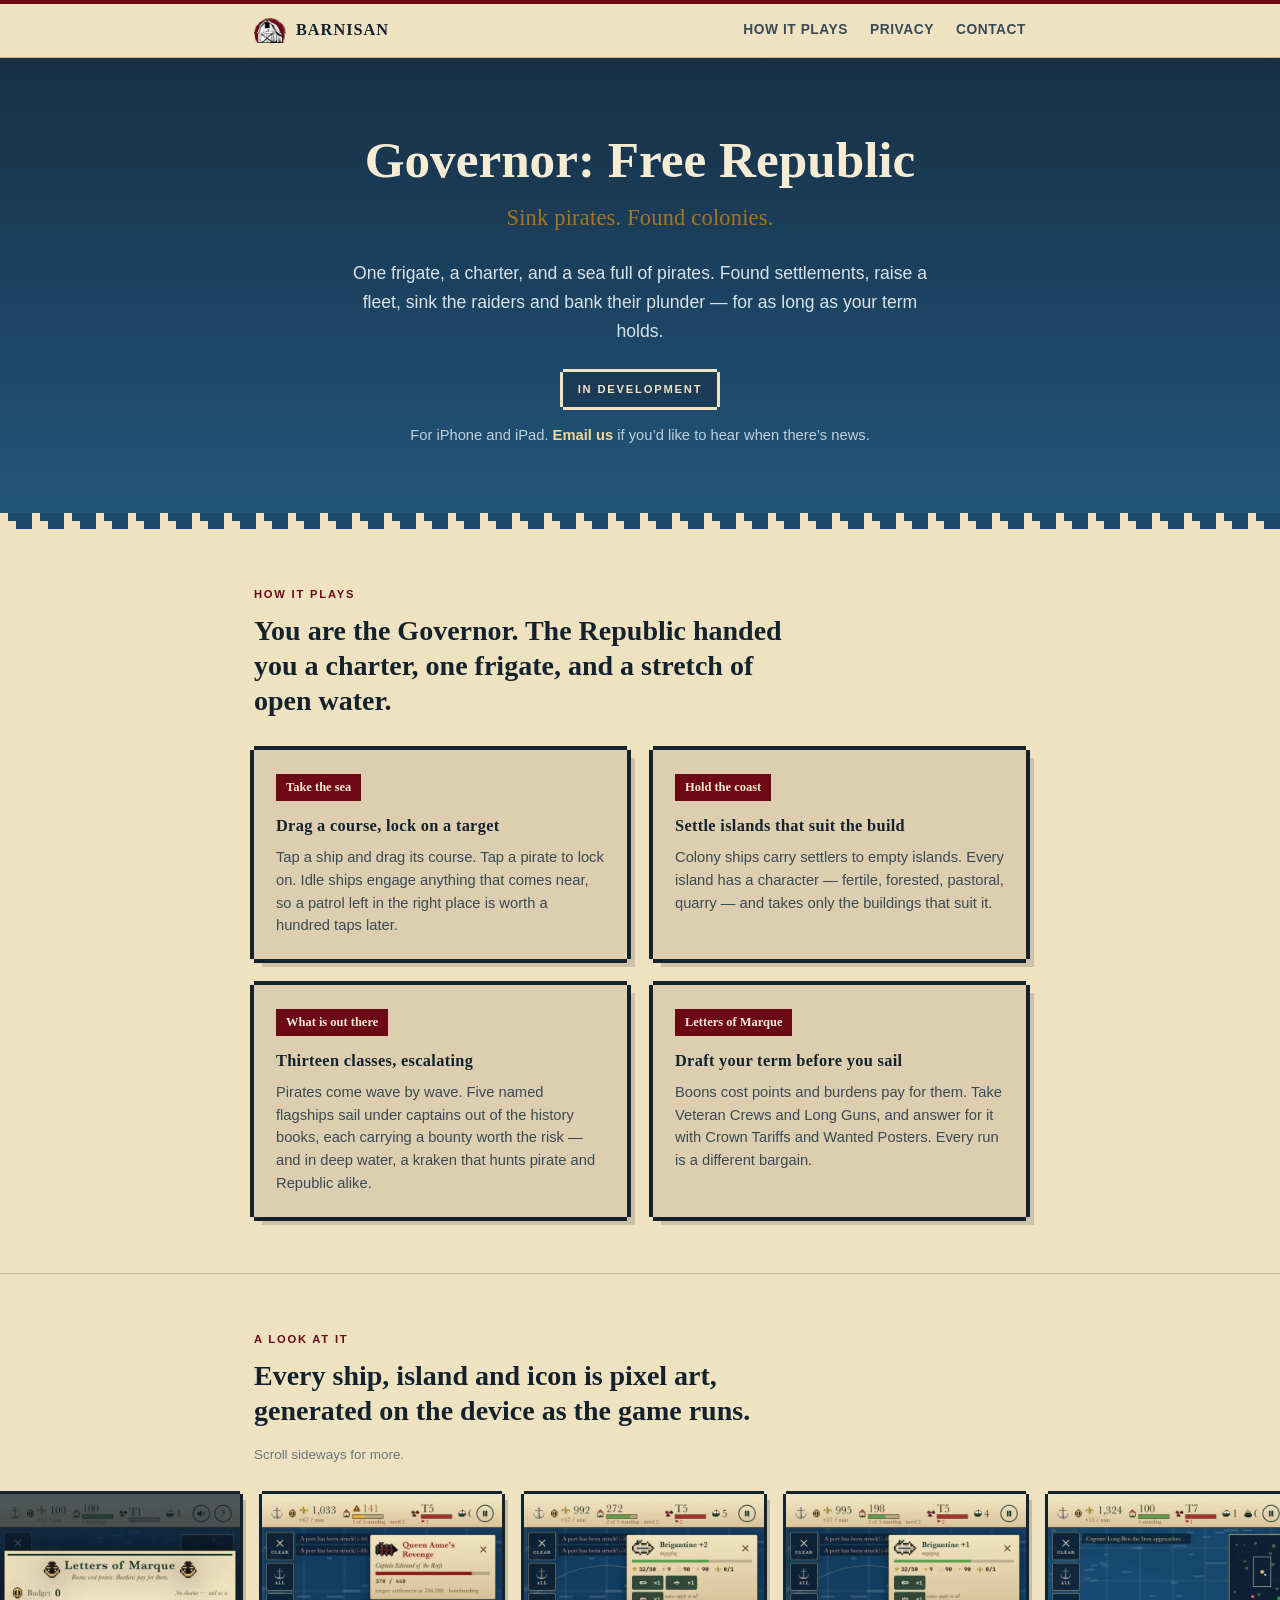
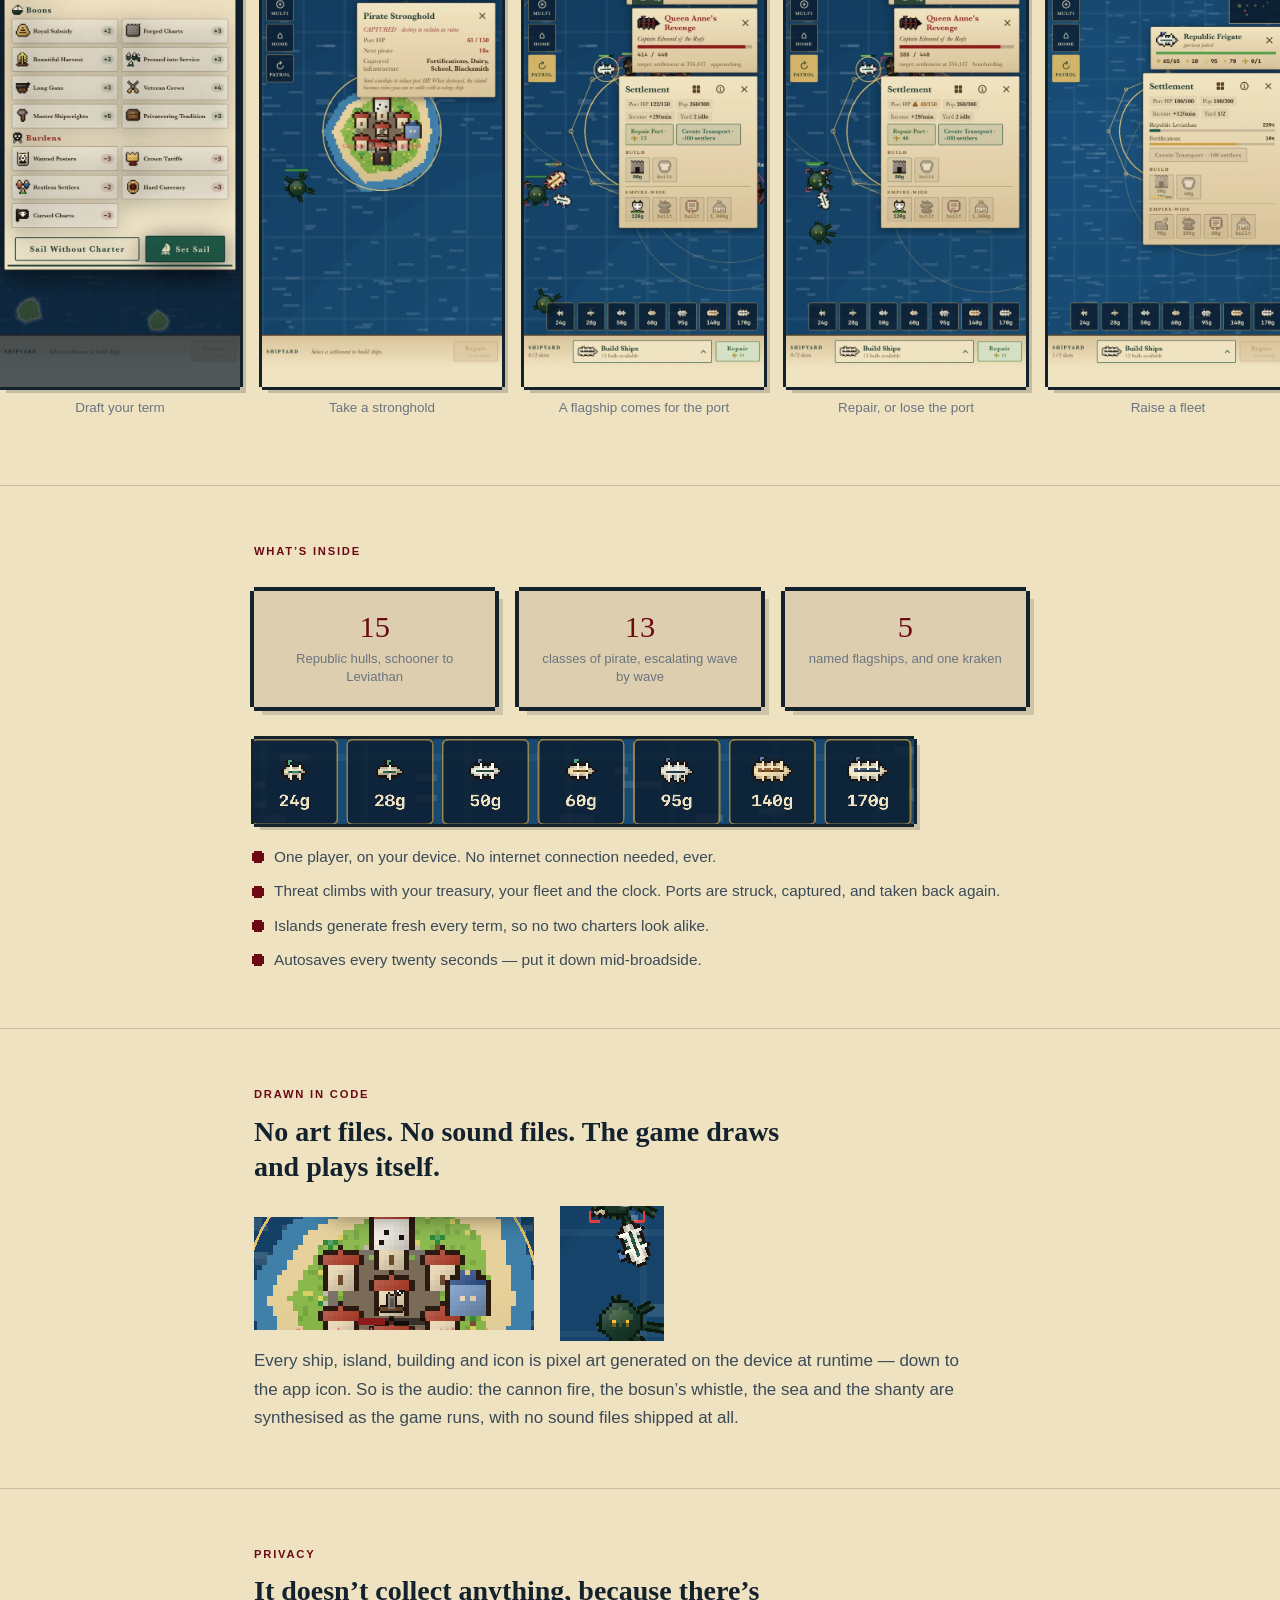
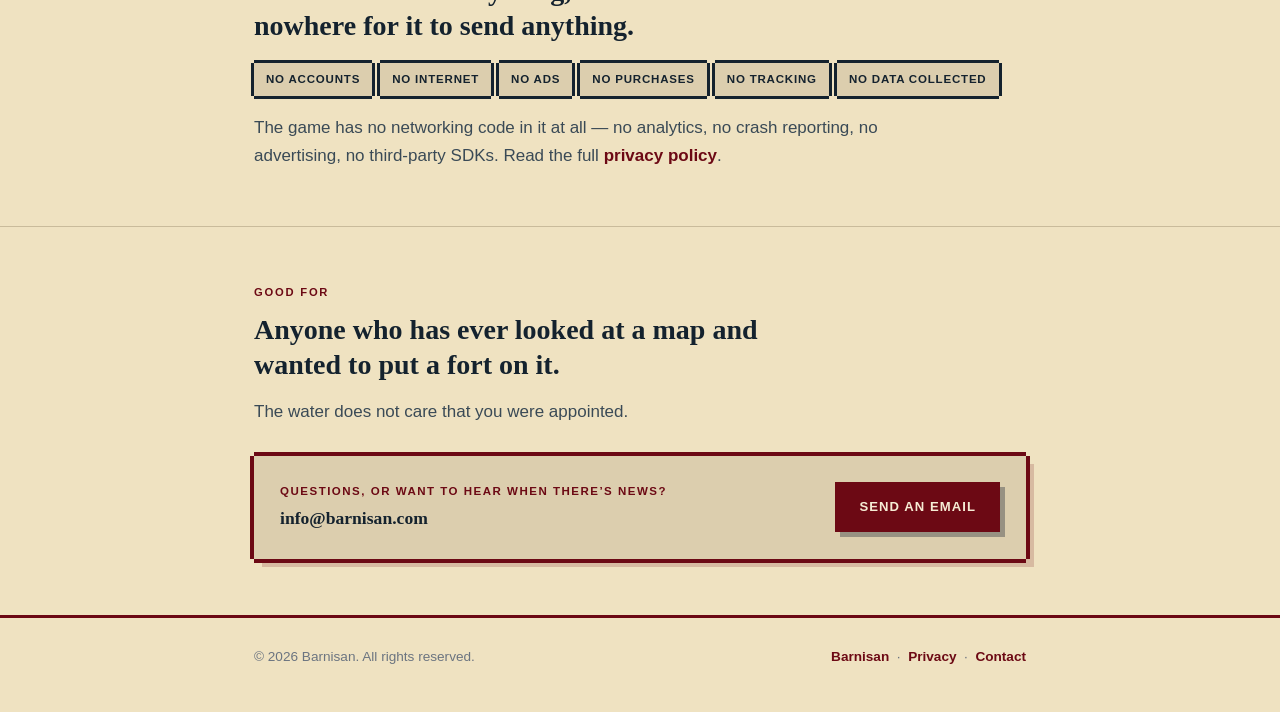
==== governor/index.html @ 0508b525 "Pixel-art treatment for Governor, and art on both homepage cards Governor's page wore the game's col" ====
<!DOCTYPE html>
<html lang="en">
<head>
<meta charset="UTF-8">
<meta name="viewport" content="width=device-width, initial-scale=1.0">
<title>Governor: Free Republic — Real-time naval strategy — Barnisan</title>
<meta name="description" content="Governor: Free Republic is a real-time naval strategy game for iPhone and iPad. Found settlements, raise a fleet, and sink the pirates that come for your ports. No ads, no purchases, no internet. In development from Barnisan.">
<link rel="canonical" href="https://barnisan.com/governor/">
<meta property="og:title" content="Governor: Free Republic">
<meta property="og:description" content="A real-time naval strategy game. Found settlements, raise a fleet, and sink the raiders that come for your ports.">
<meta property="og:url" content="https://barnisan.com/governor/">
<meta property="og:type" content="website">
<meta property="og:image" content="https://barnisan.com/governor/img/og-governor.jpg">
<meta property="og:image:width" content="1200">
<meta property="og:image:height" content="630">
<meta name="twitter:card" content="summary_large_image">
<meta name="theme-color" content="#183044">
<link rel="icon" type="image/png" sizes="32x32" href="/img/favicon-32.png">
<link rel="apple-touch-icon" href="/img/icon-180.png">
<style>
  :root {
    --parch: #EFE2C1;
    --parch2: #DCCEAE;
    --parch3: #CAB898;
    --navy: #183044;
    --sea: #1D496B;
    --ink: #14222E;
    --body: #3A4A56;
    --muted: #6B7480;
    --ox: #6C0914;
    --gold: #A8761F;
    --line: #C9BB9B;
    --serif: Rockwell, "Bookman Old Style", Georgia, "Times New Roman", serif;
  }
  * { margin: 0; padding: 0; box-sizing: border-box; }
  html { scroll-behavior: smooth; }
  html, body { overflow-x: hidden; }
  body {
    background: var(--parch);
    color: var(--ink);
    font-family: -apple-system, BlinkMacSystemFont, "Segoe UI", Roboto, Helvetica, Arial, sans-serif;
    font-size: 17px; line-height: 1.65; -webkit-font-smoothing: antialiased;
  }
  h1, h2, h3, .wordmark { font-family: var(--serif); font-weight: 700; }
  .wrap { max-width: 820px; margin: 0 auto; padding: 0 24px; }
  .topstripe { height: 4px; background: var(--ox); }

  header {
    position: sticky; top: 0; z-index: 10;
    background: rgba(239, 226, 193, 0.93);
    backdrop-filter: blur(10px);
    border-bottom: 1px solid var(--line);
  }
  .nav { display: flex; align-items: center; justify-content: space-between; padding-block: 13px; }
  .brand { display: flex; align-items: center; gap: 10px; text-decoration: none; color: var(--ink); }
  .brand img { display: block; width: 32px; height: auto; }
  .wordmark { font-size: 1.02rem; letter-spacing: 0.06em; text-transform: uppercase; }
  nav.links { display: flex; gap: 22px; }
  nav.links a { color: var(--body); text-decoration: none; font-size: 0.86rem; font-weight: 600;
    letter-spacing: 0.04em; text-transform: uppercase; }
  nav.links a:hover { color: var(--ox); }
  .menu-toggle { display: none; background: var(--parch2); cursor: pointer; line-height: 0;
    border: 0; border-radius: 0; padding: 8px 10px; color: var(--ink);
    box-shadow: 0 -3px 0 0 var(--ink), 0 3px 0 0 var(--ink), -3px 0 0 0 var(--ink), 3px 0 0 0 var(--ink); }


  /* ---- pixel-art chrome: hard edges, notched corners, no blur ---- */
  img.px { image-rendering: pixelated; image-rendering: -moz-crisp-edges; image-rendering: crisp-edges; }

  /* a panel with cut corners, the way the game draws them */
  .panel {
    background: var(--parch2);
    box-shadow:
      0 -4px 0 0 var(--ink), 0 4px 0 0 var(--ink),
      -4px 0 0 0 var(--ink), 4px 0 0 0 var(--ink),
      8px 8px 0 0 rgba(20, 34, 46, 0.18);
    border-radius: 0 !important;
  }

  /* blocky wave along the bottom of the sea band */
  .wave {
    height: 16px;
    background:
      linear-gradient(90deg, var(--parch) 25%, transparent 25%) 0 0 / 32px 8px repeat-x,
      linear-gradient(90deg, transparent 50%, var(--parch) 50%) 16px 8px / 32px 8px repeat-x,
      var(--sea);
  }

  /* ---- hero: the sea ---- */
  .hero-band { background: linear-gradient(180deg, var(--navy), var(--sea) 70%, #24557A); color: var(--parch); }
  .hero { padding-block: 74px 66px; text-align: center; }
  .hero h1 { font-size: clamp(2.1rem, 5.6vw, 3.2rem); line-height: 1.1; margin-bottom: 12px; color: #F6ECD4; }
  .hero .sub { font-family: var(--serif); font-size: clamp(1.1rem, 2.6vw, 1.4rem); color: var(--gold);
    margin-bottom: 22px; letter-spacing: 0.01em; }
  .hero p.lede { font-size: 1.1rem; color: #D8E2EA; max-width: 34em; margin: 0 auto; }
  .hero .status { margin-top: 26px; display: inline-block; font-size: 0.7rem; font-weight: 700;
    letter-spacing: 0.16em; text-transform: uppercase; color: #F0E3C4; background: rgba(20,34,46,0.35);
    border-radius: 0; padding: 8px 15px;
    box-shadow: 0 -3px 0 0 #F0E3C4, 0 3px 0 0 #F0E3C4, -3px 0 0 0 #F0E3C4, 3px 0 0 0 #F0E3C4; }
  .hero .note { margin-top: 16px; font-size: 0.92rem; color: #BFD0DC; }
  .hero .note a { color: #F0D69A; font-weight: 700; text-decoration: none; }
  .hero .note a:hover { text-decoration: underline; }

  section { padding: 56px 0; border-top: 1px solid var(--line); }
  section:first-of-type { border-top: 0; }
  .kicker { font-size: 0.7rem; font-weight: 700; letter-spacing: 0.16em;
    text-transform: uppercase; color: var(--ox); margin-bottom: 10px; }
  section h2 { font-size: clamp(1.35rem, 3vw, 1.75rem); line-height: 1.25; margin-bottom: 16px; max-width: 20em; }
  section p { color: var(--body); max-width: 42em; }
  section p + p { margin-top: 14px; }

  .steps { display: grid; grid-template-columns: repeat(2, 1fr); gap: 26px; margin-top: 32px; }
  .step { background: var(--parch2); padding: 22px; border-radius: 0;
    box-shadow: 0 -4px 0 0 var(--ink), 0 4px 0 0 var(--ink), -4px 0 0 0 var(--ink), 4px 0 0 0 var(--ink), 8px 8px 0 0 rgba(20,34,46,0.16); }
  .step .n { display: inline-block; font-family: var(--serif); font-size: 0.78rem; font-weight: 700;
    color: #F6ECD4; background: var(--ox); border-radius: 0; padding: 3px 10px; margin-bottom: 12px; }
  .step h3 { font-size: 1.02rem; margin-bottom: 6px; letter-spacing: 0.02em; }
  .step p { font-size: 0.92rem; color: var(--body); line-height: 1.55; }

  /* ---- shots ---- */
  .shots { display: flex; gap: 22px; overflow-x: auto; padding: 28px 24px 10px;
    scroll-snap-type: x mandatory; -webkit-overflow-scrolling: touch; }
  .shots-hint { font-size: 0.84rem; color: var(--muted); margin-top: 2px; }
  .shot { flex: 0 0 240px; scroll-snap-align: start; }
  .shot img { width: 100%; height: auto; display: block; border-radius: 0;
    background: var(--navy);
    box-shadow: 0 -3px 0 0 var(--ink), 0 3px 0 0 var(--ink), -3px 0 0 0 var(--ink), 3px 0 0 0 var(--ink), 6px 6px 0 0 rgba(20,34,46,0.2); }
  .shot figcaption { font-size: 0.84rem; color: var(--muted); margin-top: 10px; text-align: center; }

  .stats { display: grid; grid-template-columns: repeat(3, 1fr); gap: 24px; margin-top: 30px; }
  .stat { background: var(--parch2); border-radius: 0; padding: 20px 16px; text-align: center;
    box-shadow: 0 -4px 0 0 var(--ink), 0 4px 0 0 var(--ink), -4px 0 0 0 var(--ink), 4px 0 0 0 var(--ink), 8px 8px 0 0 rgba(20,34,46,0.16); }
  .stat .n { font-family: var(--serif); font-size: 1.9rem; color: var(--ox); line-height: 1.1; }
  .stat .k { font-size: 0.82rem; color: var(--muted); margin-top: 6px; line-height: 1.4; }

  ul.plain-list { margin-top: 20px; list-style: none; }
  ul.plain-list li { position: relative; padding-left: 20px; margin-top: 9px; color: var(--body); font-size: 0.96rem; }
  ul.plain-list li::before { content: ""; position: absolute; left: 0; top: 0.6em;
    width: 8px; height: 8px; background: var(--ox); border-radius: 0;
    box-shadow: 0 -2px 0 0 var(--ox), 0 2px 0 0 var(--ox), -2px 0 0 0 var(--ox), 2px 0 0 0 var(--ox); }

  .pills { display: flex; flex-wrap: wrap; gap: 8px; margin-top: 20px; }
  .pills span { font-size: 0.72rem; font-weight: 700; letter-spacing: 0.07em; text-transform: uppercase;
    padding: 7px 12px; border-radius: 0; color: var(--ink); background: var(--parch2);
    box-shadow: 0 -3px 0 0 var(--ink), 0 3px 0 0 var(--ink), -3px 0 0 0 var(--ink), 3px 0 0 0 var(--ink); }

  .cta-box { margin-top: 30px; border-radius: 0; padding: 26px; display: flex; flex-wrap: wrap;
    align-items: center; justify-content: space-between; gap: 16px; background: var(--parch2);
    box-shadow: 0 -4px 0 0 var(--ox), 0 4px 0 0 var(--ox), -4px 0 0 0 var(--ox), 4px 0 0 0 var(--ox), 8px 8px 0 0 rgba(108,9,20,0.18); }
  .cta-box .label { font-size: 0.72rem; font-weight: 700; letter-spacing: 0.13em;
    text-transform: uppercase; color: var(--ox); }
  .cta-box .email { font-family: var(--serif); font-size: 1.1rem; font-weight: 700; margin-top: 3px; }
  a.button { display: inline-block; background: var(--ox); color: #F6ECD4; text-decoration: none;
    font-weight: 700; font-size: 0.82rem; letter-spacing: 0.08em; text-transform: uppercase;
    padding: 14px 24px; border-radius: 0; box-shadow: 5px 5px 0 0 rgba(20,34,46,0.35);
    transform: translate(0,0); transition: transform .06s steps(1), box-shadow .06s steps(1); }
  a.button:hover { background: #4E060E; }
  a.button:active { transform: translate(3px,3px); box-shadow: 2px 2px 0 0 rgba(20,34,46,0.35); }
  a.plain { color: var(--ox); text-decoration: none; font-weight: 700; }
  a.plain:hover { text-decoration: underline; }

  footer { border-top: 3px solid var(--ox); padding: 28px 0 44px; }
  footer .wrap { display: flex; flex-wrap: wrap; justify-content: space-between; gap: 10px; }
  footer p { color: var(--muted); font-size: 0.85rem; }

  @media (max-width: 700px) {
    .steps, .stats { grid-template-columns: 1fr; }
    .menu-toggle { display: block; }
    nav.links { display: none; position: absolute; top: 100%; left: 0; right: 0;
      flex-direction: column; gap: 0; padding: 4px 24px 12px;
      background: var(--parch); border-bottom: 1px solid var(--line); }
    header[data-nav-open="true"] nav.links { display: flex; }
    nav.links a { padding: 13px 0; font-size: 0.95rem; border-top: 1px solid var(--line); }
    .hero { padding-block: 54px 48px; }
    .shots { padding-left: 24px; padding-right: 24px; }
  }
</style>
</head>
<body>

<div class="topstripe"></div>
<header>
  <div class="wrap nav">
    <a class="brand" href="/" aria-label="Barnisan home">
      <img src="/img/barnisan-mark.webp" width="32" height="25" alt="" decoding="async">
      <div class="wordmark">Barnisan</div>
    </a>
    <nav class="links" id="sitenav" aria-label="Site navigation">
      <a href="#how">How it plays</a>
      <a href="/privacy/">Privacy</a>
      <a href="/#contact">Contact</a>
    </nav>
    <button class="menu-toggle" type="button" aria-expanded="false" aria-controls="sitenav" aria-label="Menu">
      <svg width="20" height="20" viewBox="0 0 20 20" aria-hidden="true" fill="none" stroke="currentColor" stroke-width="2" stroke-linecap="round"><path d="M3 6h14M3 10h14M3 14h14"/></svg>
    </button>
  </div>
</header>

<main id="top">
  <div class="hero-band">
    <div class="wrap hero">
      <h1>Governor: Free Republic</h1>
      <p class="sub">Sink pirates. Found colonies.</p>
      <p class="lede">One frigate, a charter, and a sea full of pirates. Found settlements, raise a fleet,
      sink the raiders and bank their plunder — for as long as your term holds.</p>
      <p class="status">In development</p>
      <p class="note">For iPhone and iPad. <a href="/#contact">Email us</a> if you&rsquo;d like to hear when there&rsquo;s news.</p>
    </div>
  </div>
  <div class="wave" aria-hidden="true"></div>

  <section id="how">
    <div class="wrap">
      <p class="kicker">How it plays</p>
      <h2>You are the Governor. The Republic handed you a charter, one frigate, and a stretch of open water.</h2>
      <div class="steps">
        <div class="step">
          <span class="n">Take the sea</span>
          <h3>Drag a course, lock on a target</h3>
          <p>Tap a ship and drag its course. Tap a pirate to lock on. Idle ships engage anything that comes near, so a patrol left in the right place is worth a hundred taps later.</p>
        </div>
        <div class="step">
          <span class="n">Hold the coast</span>
          <h3>Settle islands that suit the build</h3>
          <p>Colony ships carry settlers to empty islands. Every island has a character — fertile, forested, pastoral, quarry — and takes only the buildings that suit it.</p>
        </div>
        <div class="step">
          <span class="n">What is out there</span>
          <h3>Thirteen classes, escalating</h3>
          <p>Pirates come wave by wave. Five named flagships sail under captains out of the history books, each carrying a bounty worth the risk — and in deep water, a kraken that hunts pirate and Republic alike.</p>
        </div>
        <div class="step">
          <span class="n">Letters of Marque</span>
          <h3>Draft your term before you sail</h3>
          <p>Boons cost points and burdens pay for them. Take Veteran Crews and Long Guns, and answer for it with Crown Tariffs and Wanted Posters. Every run is a different bargain.</p>
        </div>
      </div>
    </div>
  </section>

  <section id="look">
    <div class="wrap">
      <p class="kicker">A look at it</p>
      <h2>Every ship, island and icon is pixel art, generated on the device as the game runs.</h2>
      <p class="shots-hint">Scroll sideways for more.</p>
    </div>
    <div class="shots">
      <figure class="shot">
        <img src="img/01-letters-of-marque.webp" width="600" height="1231" loading="lazy" alt="The Letters of Marque screen: a list of boons such as Royal Subsidy, Long Guns and Veteran Crews with point costs, and burdens such as Wanted Posters and Crown Tariffs that pay for them, above Sail Without Charter and Set Sail buttons.">
        <figcaption>Draft your term</figcaption>
      </figure>
      <figure class="shot">
        <img src="img/02-captured-stronghold.webp" width="600" height="1231" loading="lazy" alt="A captured pirate stronghold on a small island, with a panel showing port health, the next pirate timer, and the captured infrastructure: fortifications, dairy, school and blacksmith.">
        <figcaption>Take a stronghold</figcaption>
      </figure>
      <figure class="shot">
        <img src="img/03-kraken-and-boss.webp" width="600" height="1231" loading="lazy" alt="Open water with a Brigantine engaging, and a panel for the flagship Queen Anne's Revenge under Captain Edmund of the Reefs, bombarding a settlement.">
        <figcaption>A flagship comes for the port</figcaption>
      </figure>
      <figure class="shot">
        <img src="img/04-settlement-under-attack.webp" width="600" height="1231" loading="lazy" alt="A settlement panel showing port health dropping, population, income per minute and idle shipyard slots, with repair and transport options while a flagship approaches.">
        <figcaption>Repair, or lose the port</figcaption>
      </figure>
      <figure class="shot">
        <img src="img/05-build-queue-and-shipyard.webp" width="600" height="1231" loading="lazy" alt="A settlement at full port health with a Republic Frigate on garrison patrol, a Republic Leviathan and fortifications building in the yard, and a row of purchasable hulls along the bottom.">
        <figcaption>Raise a fleet</figcaption>
      </figure>
    </div>
  </section>

  <section id="inside">
    <div class="wrap">
      <p class="kicker">What&rsquo;s inside</p>
      <div class="stats">
        <div class="stat"><div class="n">15</div><div class="k">Republic hulls, schooner to Leviathan</div></div>
        <div class="stat"><div class="n">13</div><div class="k">classes of pirate, escalating wave by wave</div></div>
        <div class="stat"><div class="n">5</div><div class="k">named flagships, and one kraken</div></div>
      </div>
      <img class="px" src="img/sprite-hulls.png" width="1160" height="150" alt="A row of pixel-art Republic hulls with their prices: 24, 28, 50, 60, 95, 140 and 170 gold." loading="lazy" decoding="async" style="width:100%; max-width:660px; height:auto; margin-top:32px; display:block; box-shadow: 0 -3px 0 0 var(--ink), 0 3px 0 0 var(--ink), -3px 0 0 0 var(--ink), 3px 0 0 0 var(--ink), 6px 6px 0 0 rgba(20,34,46,0.18);">
      <ul class="plain-list">
        <li>One player, on your device. No internet connection needed, ever.</li>
        <li>Threat climbs with your treasury, your fleet and the clock. Ports are struck, captured, and taken back again.</li>
        <li>Islands generate fresh every term, so no two charters look alike.</li>
        <li>Autosaves every twenty seconds — put it down mid-broadside.</li>
      </ul>
    </div>
  </section>

  <section id="drawn">
    <div class="wrap">
      <p class="kicker">Drawn in code</p>
      <h2>No art files. No sound files. The game draws and plays itself.</h2>
      <div style="display:flex; align-items:center; gap:26px; flex-wrap:wrap; margin:22px 0 6px;">
        <img class="px" src="img/sprite-settlement.png" width="620" height="250" alt="A pixel-art settlement: red-roofed houses and a keep on green grass, ringed by sand and sea." loading="lazy" decoding="async" style="width:280px; height:auto; display:block;">
        <img class="px" src="img/sprite-ships.png" width="230" height="300" alt="A pixel-art Republic ship under fire and a green pirate vessel on open water." loading="lazy" decoding="async" style="width:104px; height:auto; display:block;">
      </div>
      <p>Every ship, island, building and icon is pixel art generated on the device at runtime — down to the
      app icon. So is the audio: the cannon fire, the bosun&rsquo;s whistle, the sea and the shanty are
      synthesised as the game runs, with no sound files shipped at all.</p>
    </div>
  </section>

  <section id="privacy">
    <div class="wrap">
      <p class="kicker">Privacy</p>
      <h2>It doesn&rsquo;t collect anything, because there&rsquo;s nowhere for it to send anything.</h2>
      <div class="pills">
        <span>No accounts</span><span>No internet</span><span>No ads</span>
        <span>No purchases</span><span>No tracking</span><span>No data collected</span>
      </div>
      <p style="margin-top:18px;">The game has no networking code in it at all — no analytics, no crash reporting,
      no advertising, no third-party SDKs. Read the full <a class="plain" href="/privacy/">privacy policy</a>.</p>
    </div>
  </section>

  <section id="more">
    <div class="wrap">
      <p class="kicker">Good for</p>
      <h2>Anyone who has ever looked at a map and wanted to put a fort on it.</h2>
      <p>The water does not care that you were appointed.</p>
      <div class="cta-box">
        <div>
          <div class="label">Questions, or want to hear when there&rsquo;s news?</div>
          <div class="email">info@barnisan.com</div>
        </div>
        <a class="button" href="mailto:info@barnisan.com?subject=Governor">Send an email</a>
      </div>
    </div>
  </section>
</main>

<footer>
  <div class="wrap">
    <p>© 2026 Barnisan. All rights reserved.</p>
    <p><a class="plain" href="/">Barnisan</a> &nbsp;·&nbsp; <a class="plain" href="/privacy/">Privacy</a> &nbsp;·&nbsp; <a class="plain" href="/#contact">Contact</a></p>
  </div>
</footer>

<script>
(function () {
  var header = document.querySelector('header');
  var toggle = document.querySelector('.menu-toggle');
  if (!header || !toggle) return;
  function set(open) {
    header.setAttribute('data-nav-open', open ? 'true' : 'false');
    toggle.setAttribute('aria-expanded', open ? 'true' : 'false');
  }
  toggle.addEventListener('click', function () {
    set(header.getAttribute('data-nav-open') !== 'true');
  });
  header.querySelectorAll('nav.links a').forEach(function (a) {
    a.addEventListener('click', function () { set(false); });
  });
  document.addEventListener('keydown', function (e) {
    if (e.key === 'Escape' && header.getAttribute('data-nav-open') === 'true') {
      set(false); toggle.focus();
    }
  });
})();
</script>

</body>
</html>
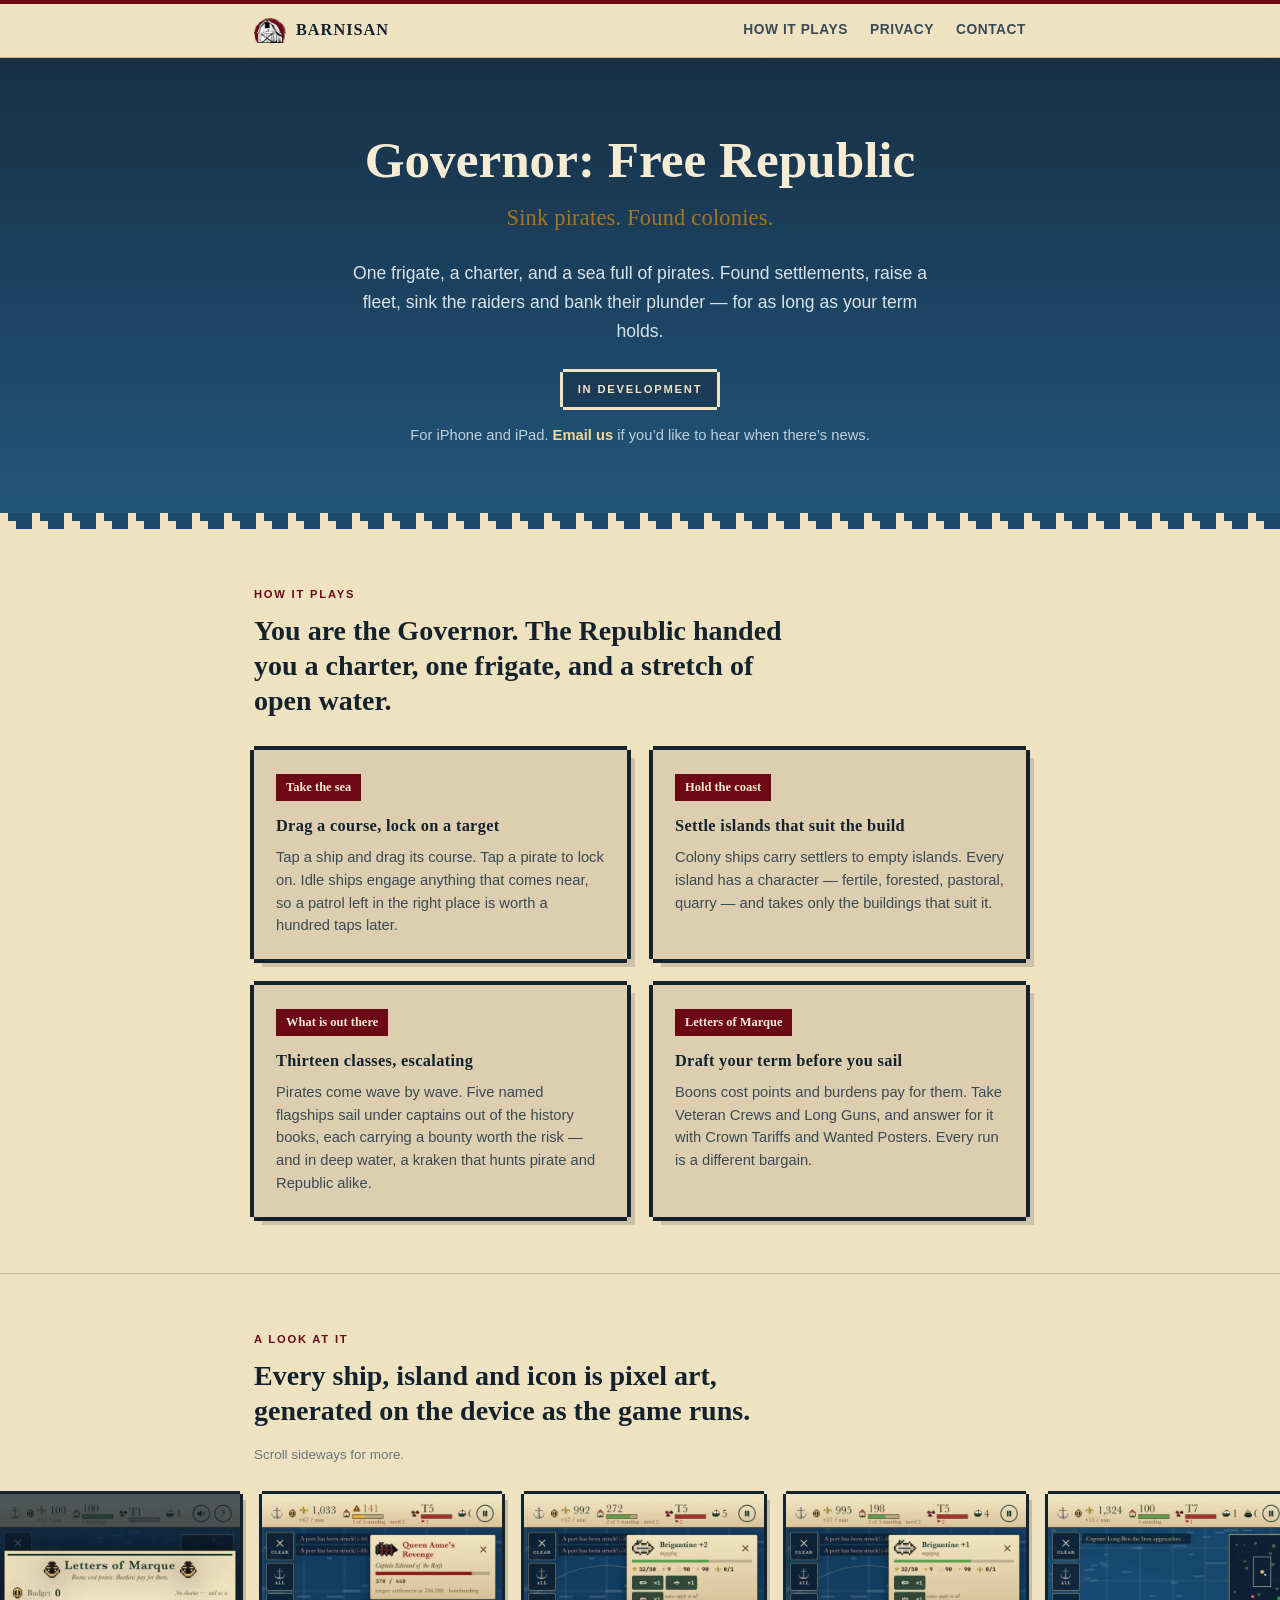
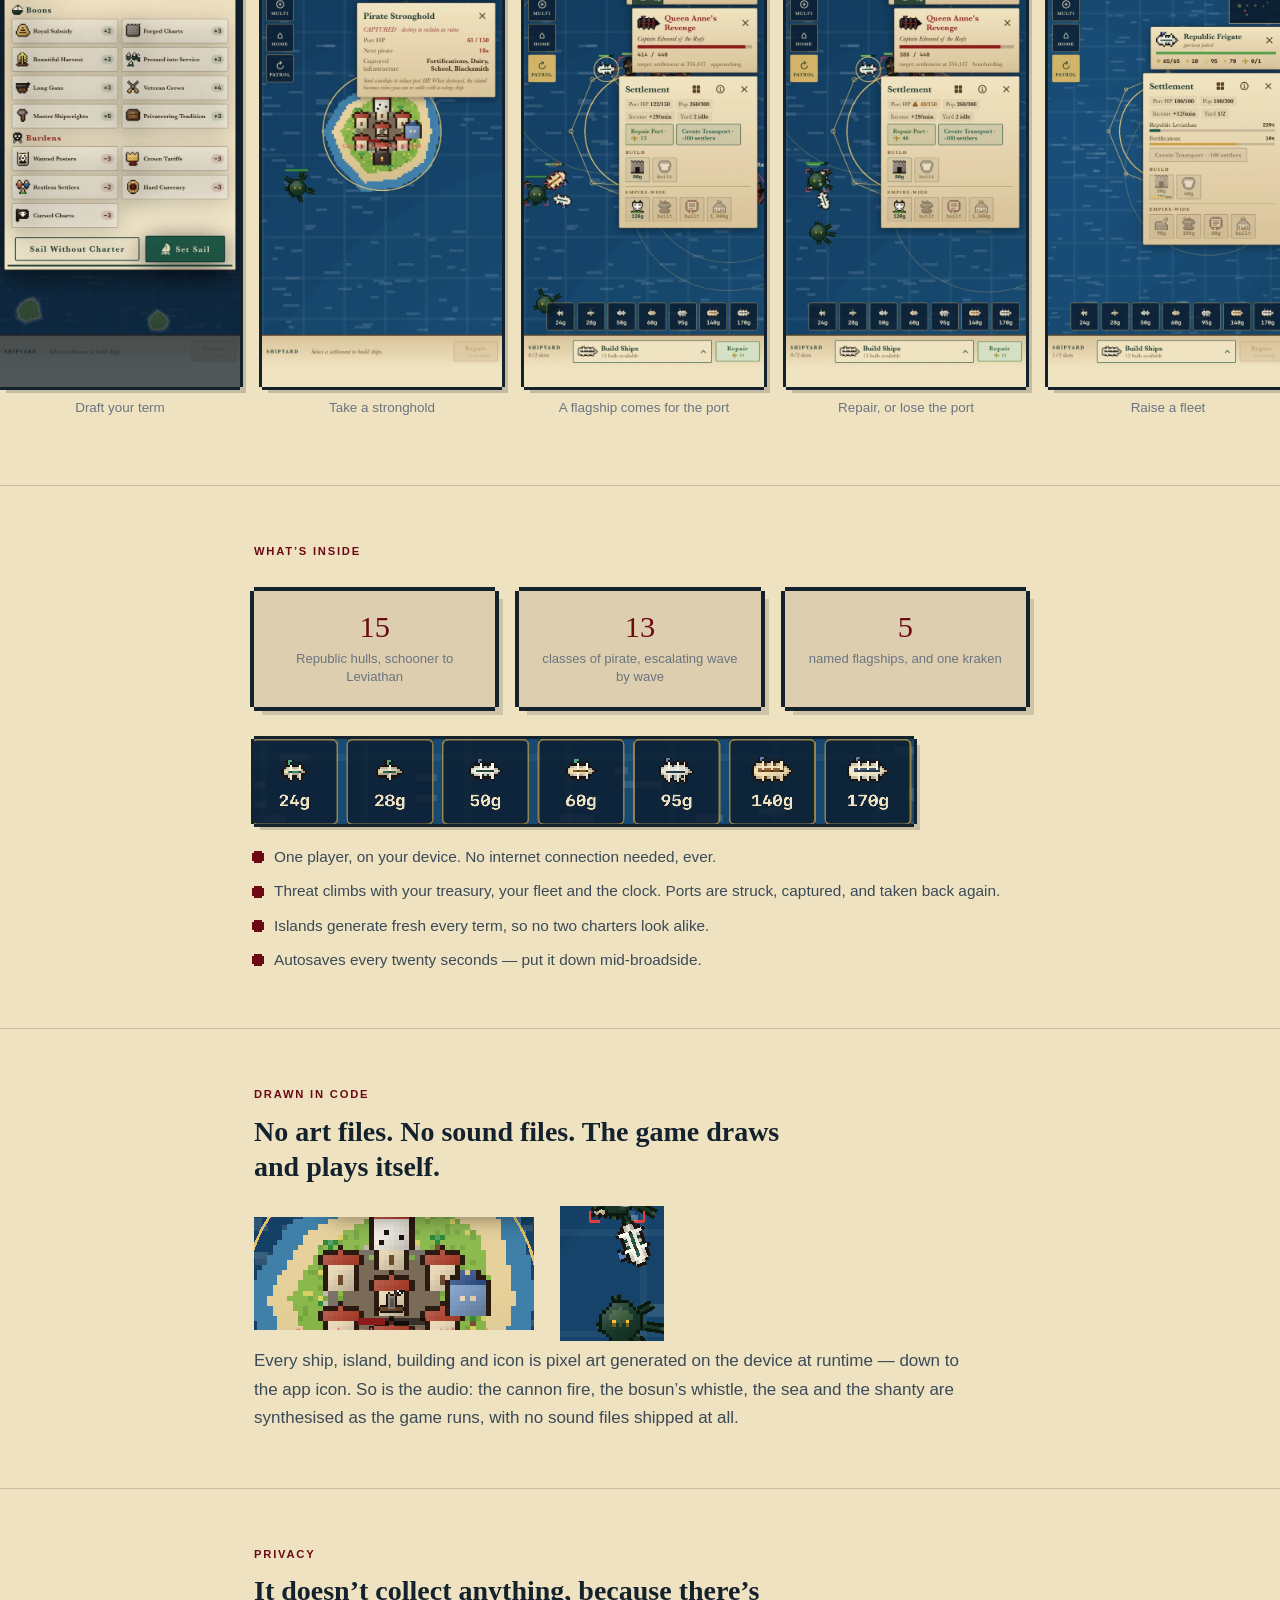
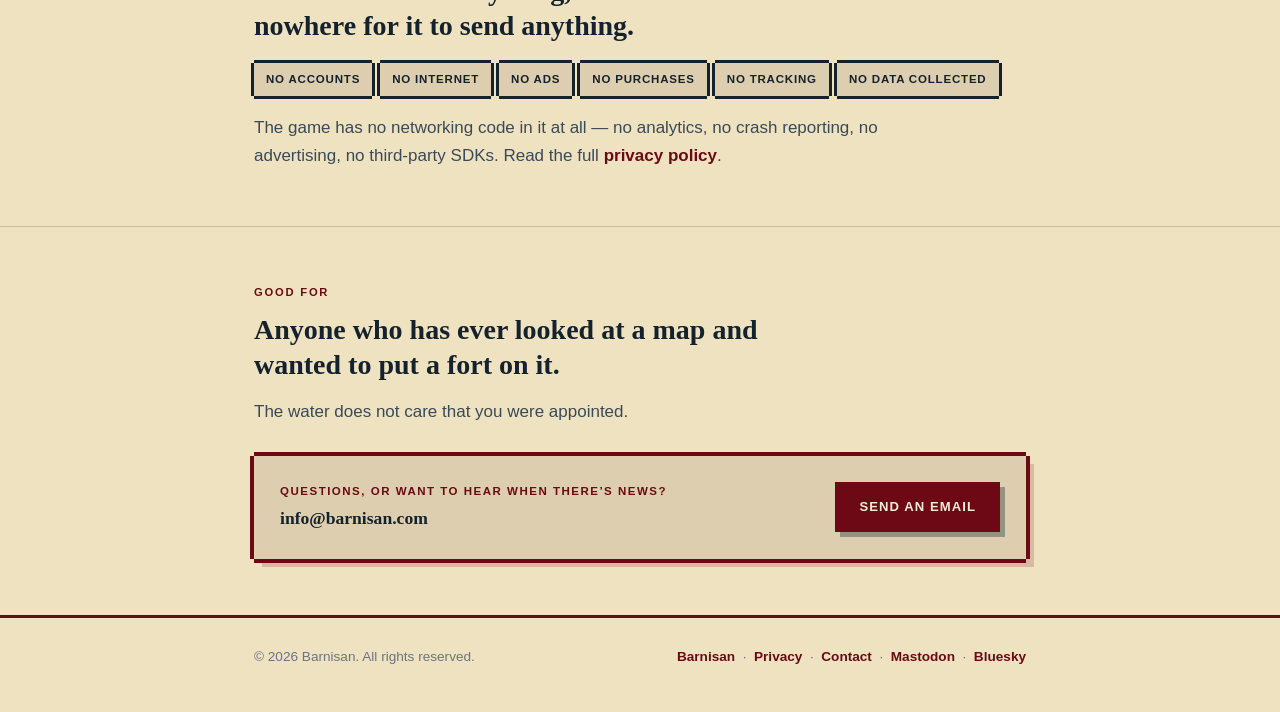
==== commit 25f4ef23: "Link the studio's social accounts, with rel=me for verification Adds Mastodon and Bluesky to every f" ====
--- a/governor/index.html
+++ b/governor/index.html
@@ -332,7 +332,7 @@
 <footer>
   <div class="wrap">
     <p>© 2026 Barnisan. All rights reserved.</p>
-    <p><a class="plain" href="/">Barnisan</a> &nbsp;·&nbsp; <a class="plain" href="/privacy/">Privacy</a> &nbsp;·&nbsp; <a class="plain" href="/#contact">Contact</a></p>
+    <p><a class="plain" href="/">Barnisan</a> &nbsp;·&nbsp; <a class="plain" href="/privacy/">Privacy</a> &nbsp;·&nbsp; <a class="plain" href="/#contact">Contact</a> &nbsp;·&nbsp; <a class="plain" rel="me" href="https://mastodon.social/@barnisan">Mastodon</a> &nbsp;·&nbsp; <a class="plain" rel="me" href="https://bsky.app/profile/barnisan.bsky.social">Bluesky</a></p>
   </div>
 </footer>
 
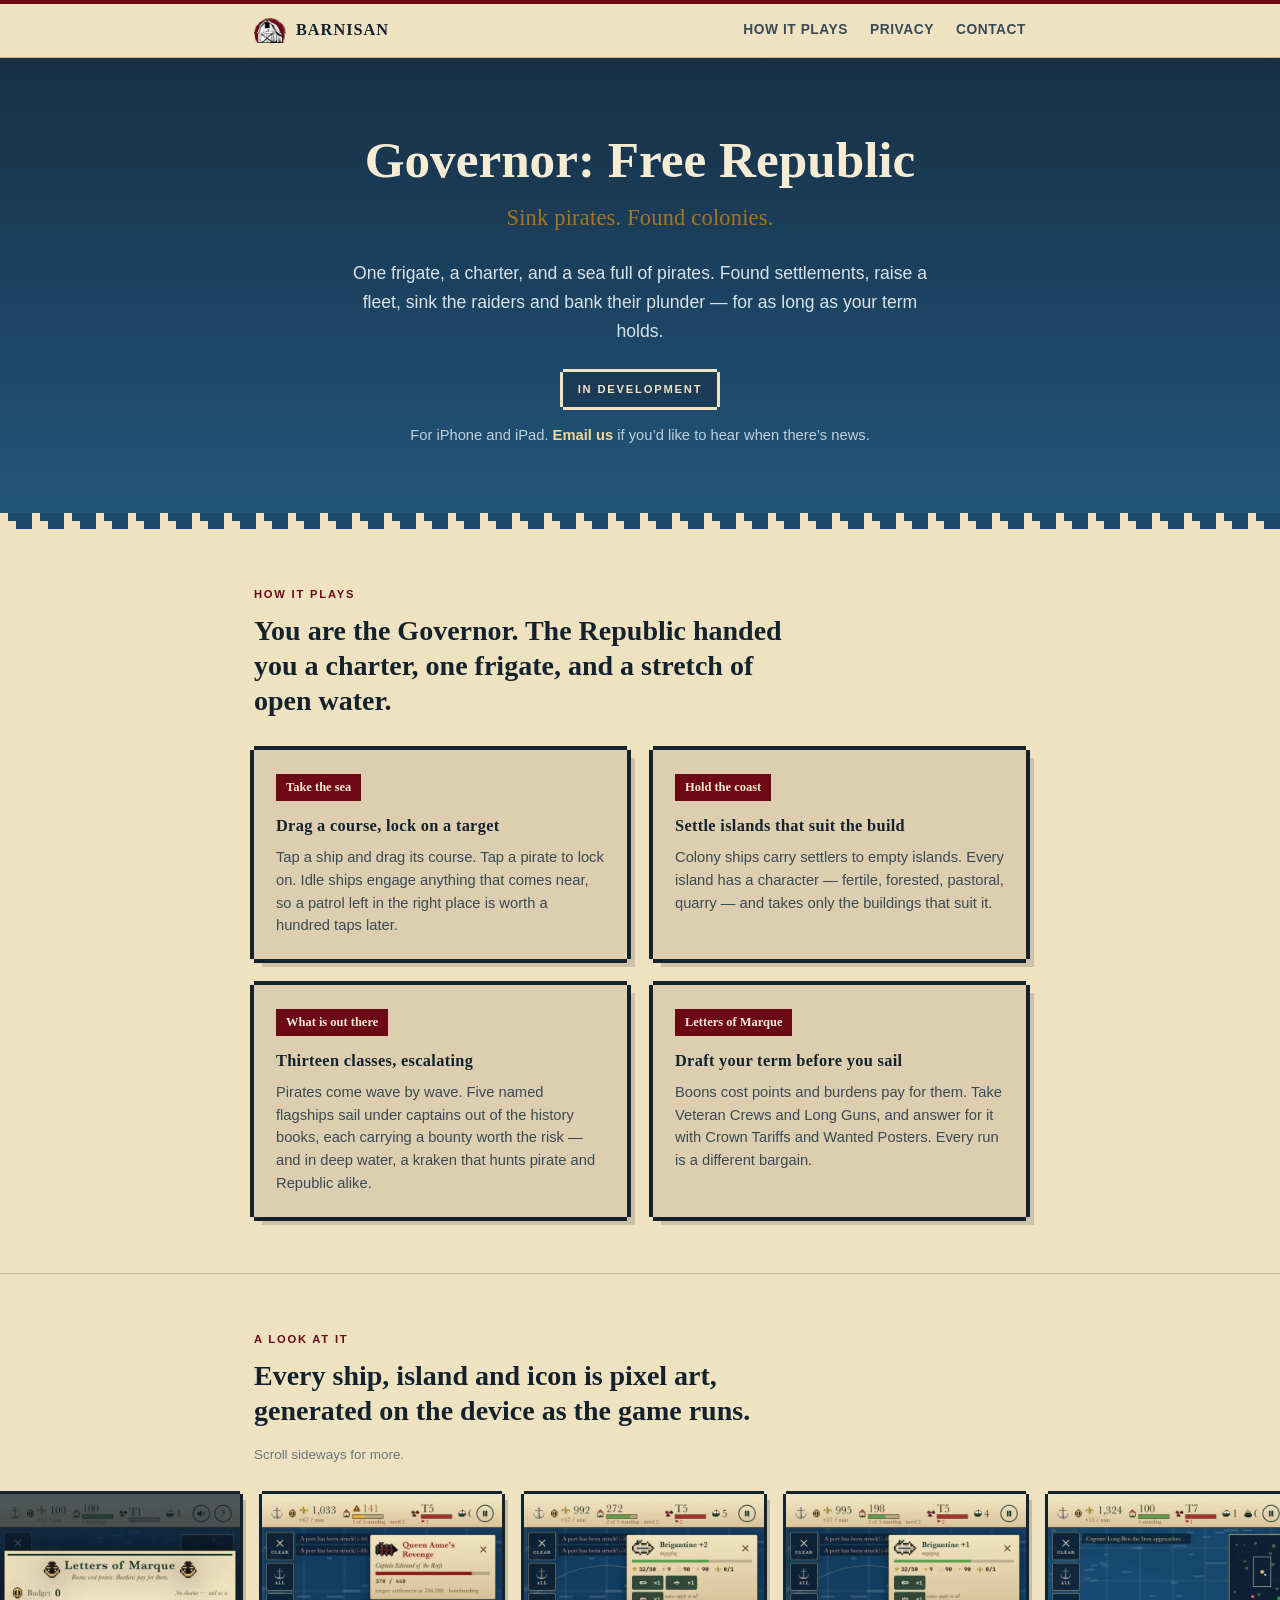
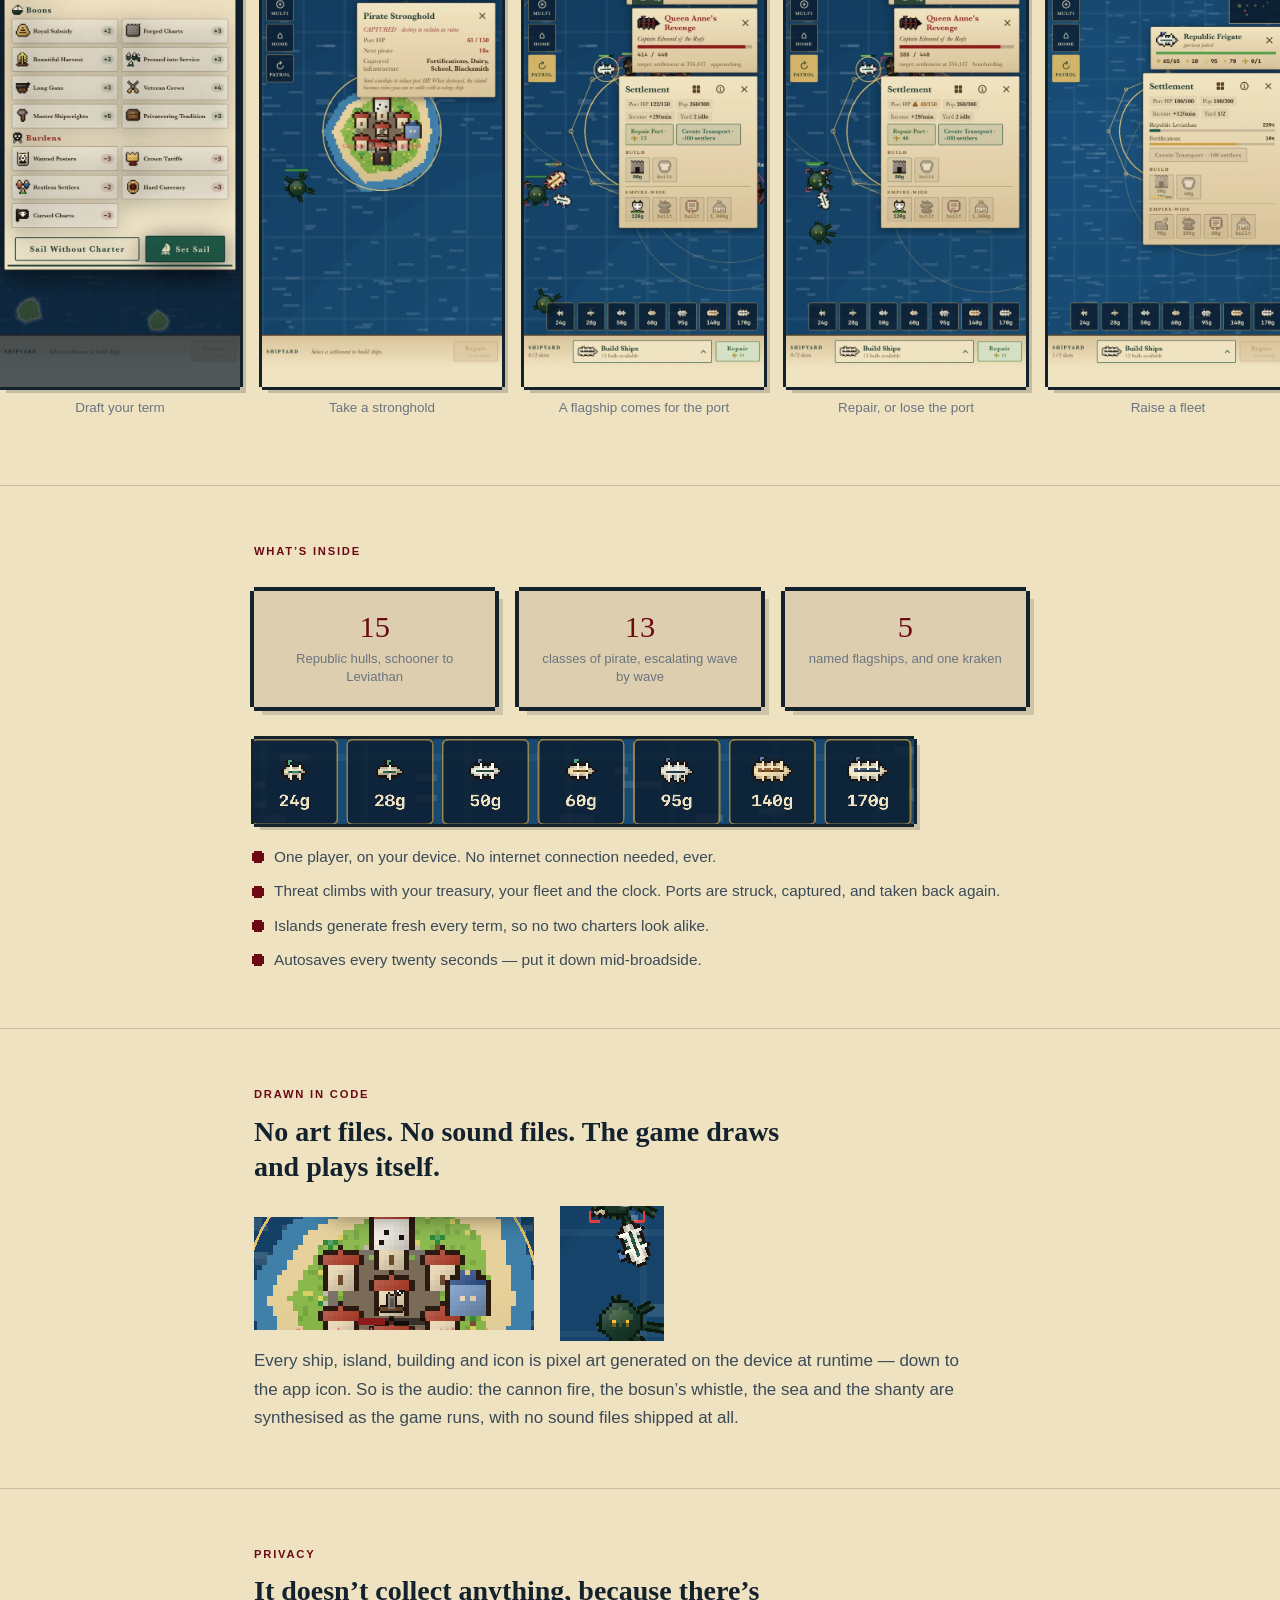
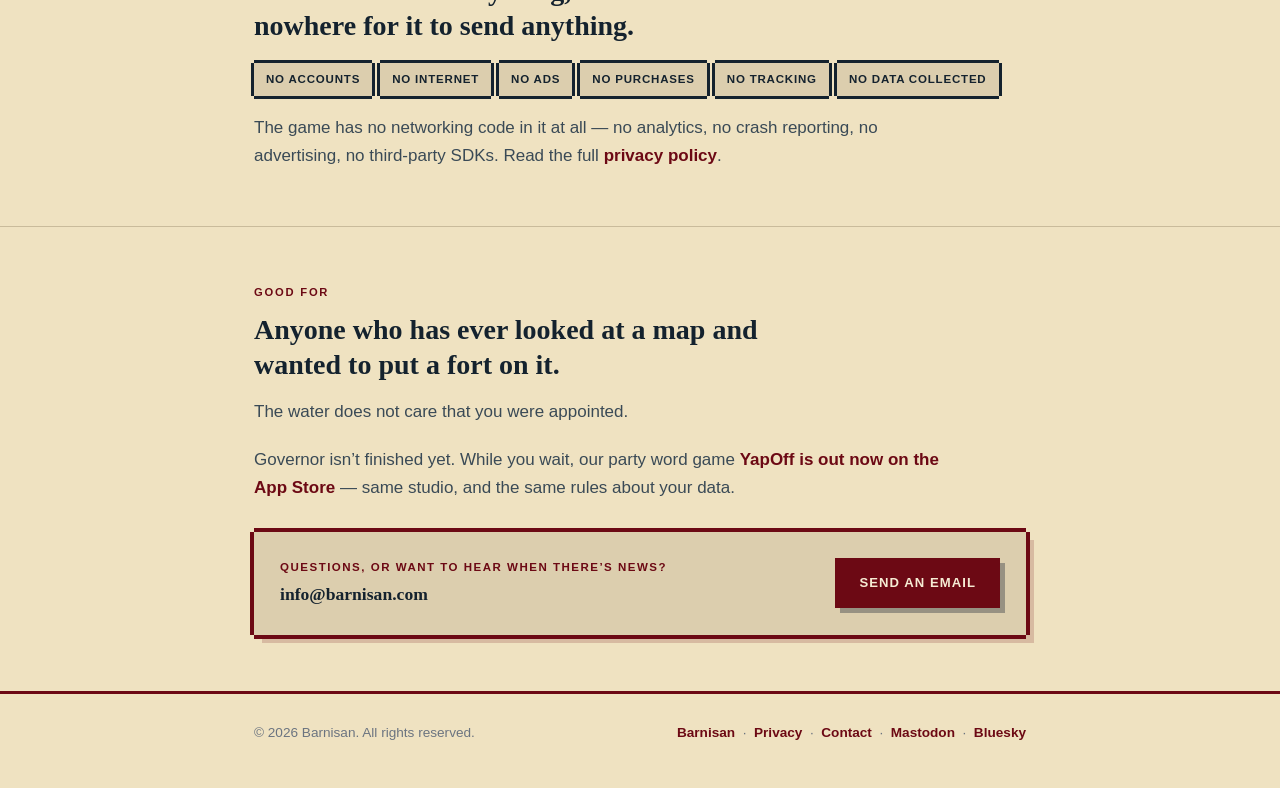
==== commit 507704e7: "Put a YapOff App Store link on every page The homepage card said "On the App Store" but the only way" ====
--- a/governor/index.html
+++ b/governor/index.html
@@ -318,6 +318,9 @@
       <p class="kicker">Good for</p>
       <h2>Anyone who has ever looked at a map and wanted to put a fort on it.</h2>
       <p>The water does not care that you were appointed.</p>
+      <p style="margin-top:20px;">Governor isn&rsquo;t finished yet. While you wait, our party word game
+      <a class="plain" href="https://apps.apple.com/app/id6803661002">YapOff is out now on the App Store</a> &mdash; same studio,
+      and the same rules about your data.</p>
       <div class="cta-box">
         <div>
           <div class="label">Questions, or want to hear when there&rsquo;s news?</div>
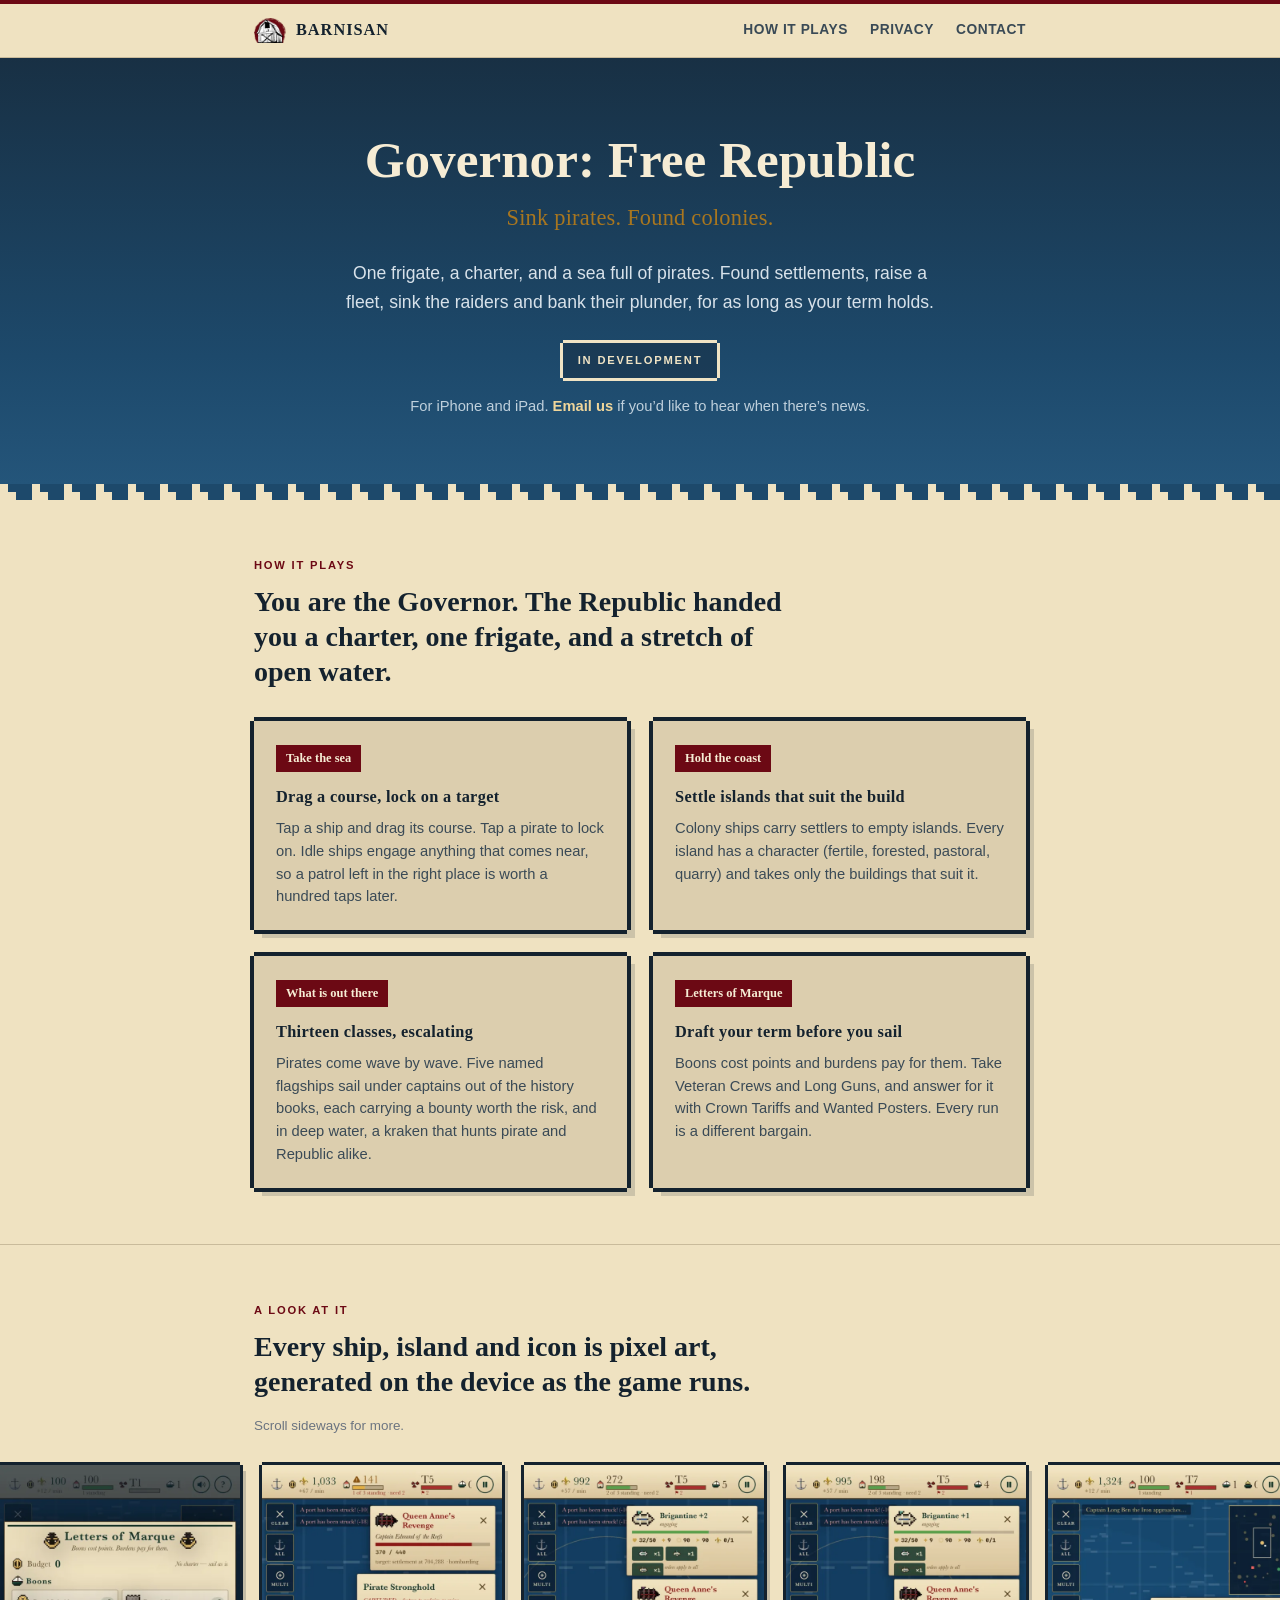
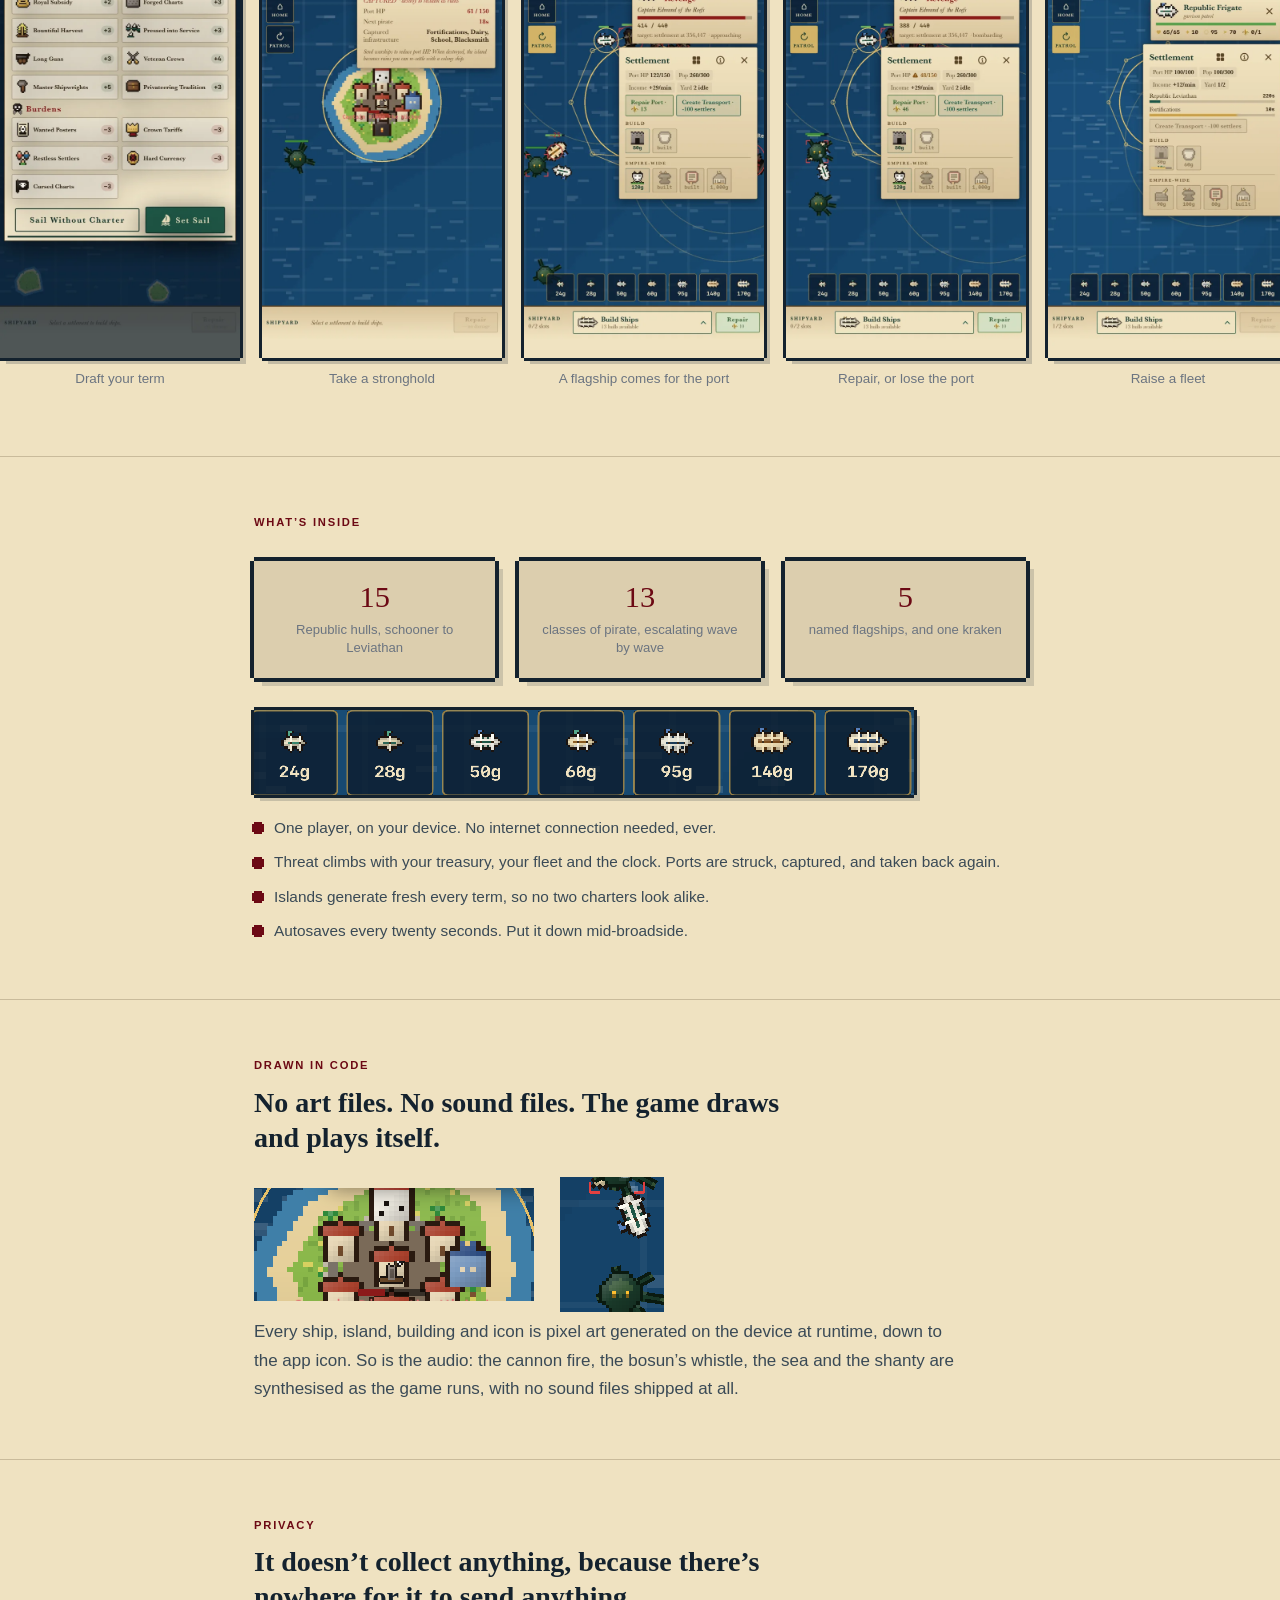
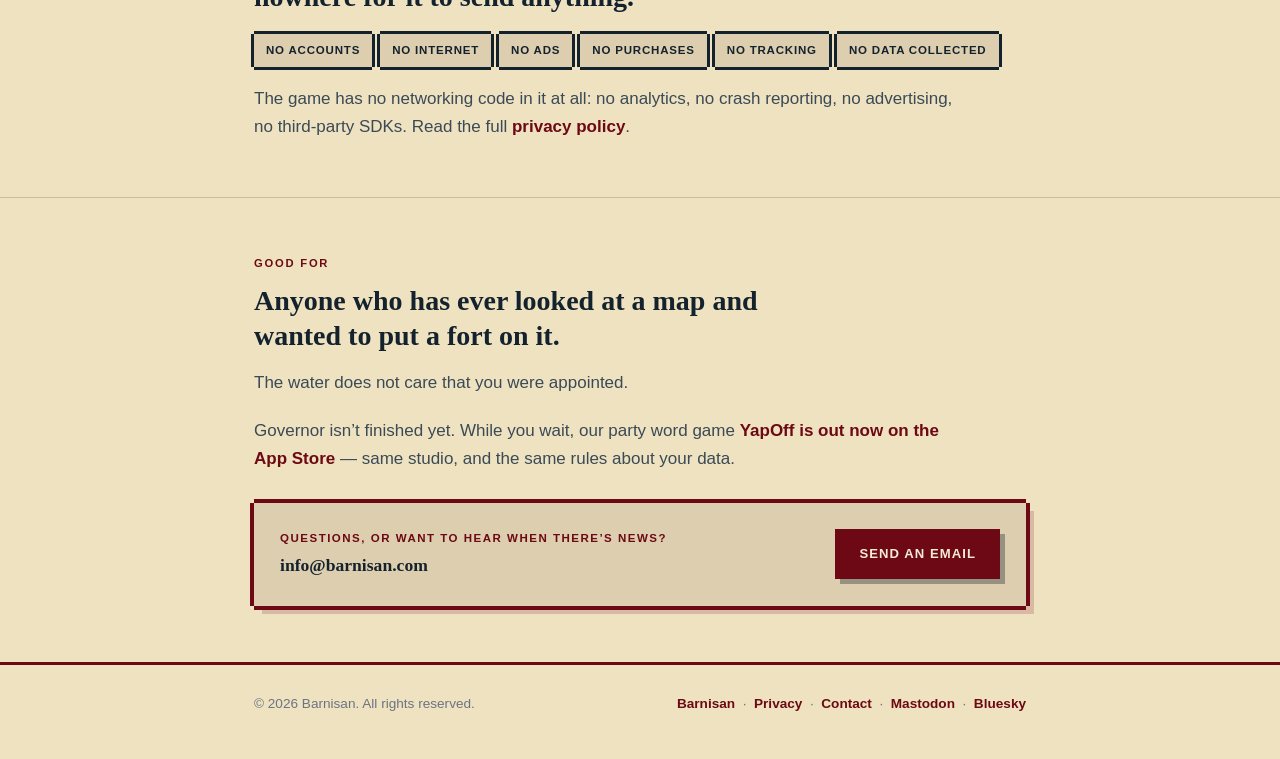
==== commit 018d159a: "Remove every em-dash from the public site House style forbids em-dashes in public copy. The site car" ====
--- a/governor/index.html
+++ b/governor/index.html
@@ -3,7 +3,7 @@
 <head>
 <meta charset="UTF-8">
 <meta name="viewport" content="width=device-width, initial-scale=1.0">
-<title>Governor: Free Republic — Real-time naval strategy — Barnisan</title>
+<title>Governor: Free Republic · Real-time naval strategy · Barnisan</title>
 <meta name="description" content="Governor: Free Republic is a real-time naval strategy game for iPhone and iPad. Found settlements, raise a fleet, and sink the pirates that come for your ports. No ads, no purchases, no internet. In development from Barnisan.">
 <link rel="canonical" href="https://barnisan.com/governor/">
 <meta property="og:title" content="Governor: Free Republic">
@@ -202,7 +202,7 @@
       <h1>Governor: Free Republic</h1>
       <p class="sub">Sink pirates. Found colonies.</p>
       <p class="lede">One frigate, a charter, and a sea full of pirates. Found settlements, raise a fleet,
-      sink the raiders and bank their plunder — for as long as your term holds.</p>
+      sink the raiders and bank their plunder, for as long as your term holds.</p>
       <p class="status">In development</p>
       <p class="note">For iPhone and iPad. <a href="/#contact">Email us</a> if you&rsquo;d like to hear when there&rsquo;s news.</p>
     </div>
@@ -222,12 +222,12 @@
         <div class="step">
           <span class="n">Hold the coast</span>
           <h3>Settle islands that suit the build</h3>
-          <p>Colony ships carry settlers to empty islands. Every island has a character — fertile, forested, pastoral, quarry — and takes only the buildings that suit it.</p>
+          <p>Colony ships carry settlers to empty islands. Every island has a character (fertile, forested, pastoral, quarry) and takes only the buildings that suit it.</p>
         </div>
         <div class="step">
           <span class="n">What is out there</span>
           <h3>Thirteen classes, escalating</h3>
-          <p>Pirates come wave by wave. Five named flagships sail under captains out of the history books, each carrying a bounty worth the risk — and in deep water, a kraken that hunts pirate and Republic alike.</p>
+          <p>Pirates come wave by wave. Five named flagships sail under captains out of the history books, each carrying a bounty worth the risk, and in deep water, a kraken that hunts pirate and Republic alike.</p>
         </div>
         <div class="step">
           <span class="n">Letters of Marque</span>
@@ -281,7 +281,7 @@
         <li>One player, on your device. No internet connection needed, ever.</li>
         <li>Threat climbs with your treasury, your fleet and the clock. Ports are struck, captured, and taken back again.</li>
         <li>Islands generate fresh every term, so no two charters look alike.</li>
-        <li>Autosaves every twenty seconds — put it down mid-broadside.</li>
+        <li>Autosaves every twenty seconds. Put it down mid-broadside.</li>
       </ul>
     </div>
   </section>
@@ -294,7 +294,7 @@
         <img class="px" src="img/sprite-settlement.png" width="620" height="250" alt="A pixel-art settlement: red-roofed houses and a keep on green grass, ringed by sand and sea." loading="lazy" decoding="async" style="width:280px; height:auto; display:block;">
         <img class="px" src="img/sprite-ships.png" width="230" height="300" alt="A pixel-art Republic ship under fire and a green pirate vessel on open water." loading="lazy" decoding="async" style="width:104px; height:auto; display:block;">
       </div>
-      <p>Every ship, island, building and icon is pixel art generated on the device at runtime — down to the
+      <p>Every ship, island, building and icon is pixel art generated on the device at runtime, down to the
       app icon. So is the audio: the cannon fire, the bosun&rsquo;s whistle, the sea and the shanty are
       synthesised as the game runs, with no sound files shipped at all.</p>
     </div>
@@ -308,7 +308,7 @@
         <span>No accounts</span><span>No internet</span><span>No ads</span>
         <span>No purchases</span><span>No tracking</span><span>No data collected</span>
       </div>
-      <p style="margin-top:18px;">The game has no networking code in it at all — no analytics, no crash reporting,
+      <p style="margin-top:18px;">The game has no networking code in it at all: no analytics, no crash reporting,
       no advertising, no third-party SDKs. Read the full <a class="plain" href="/privacy/">privacy policy</a>.</p>
     </div>
   </section>
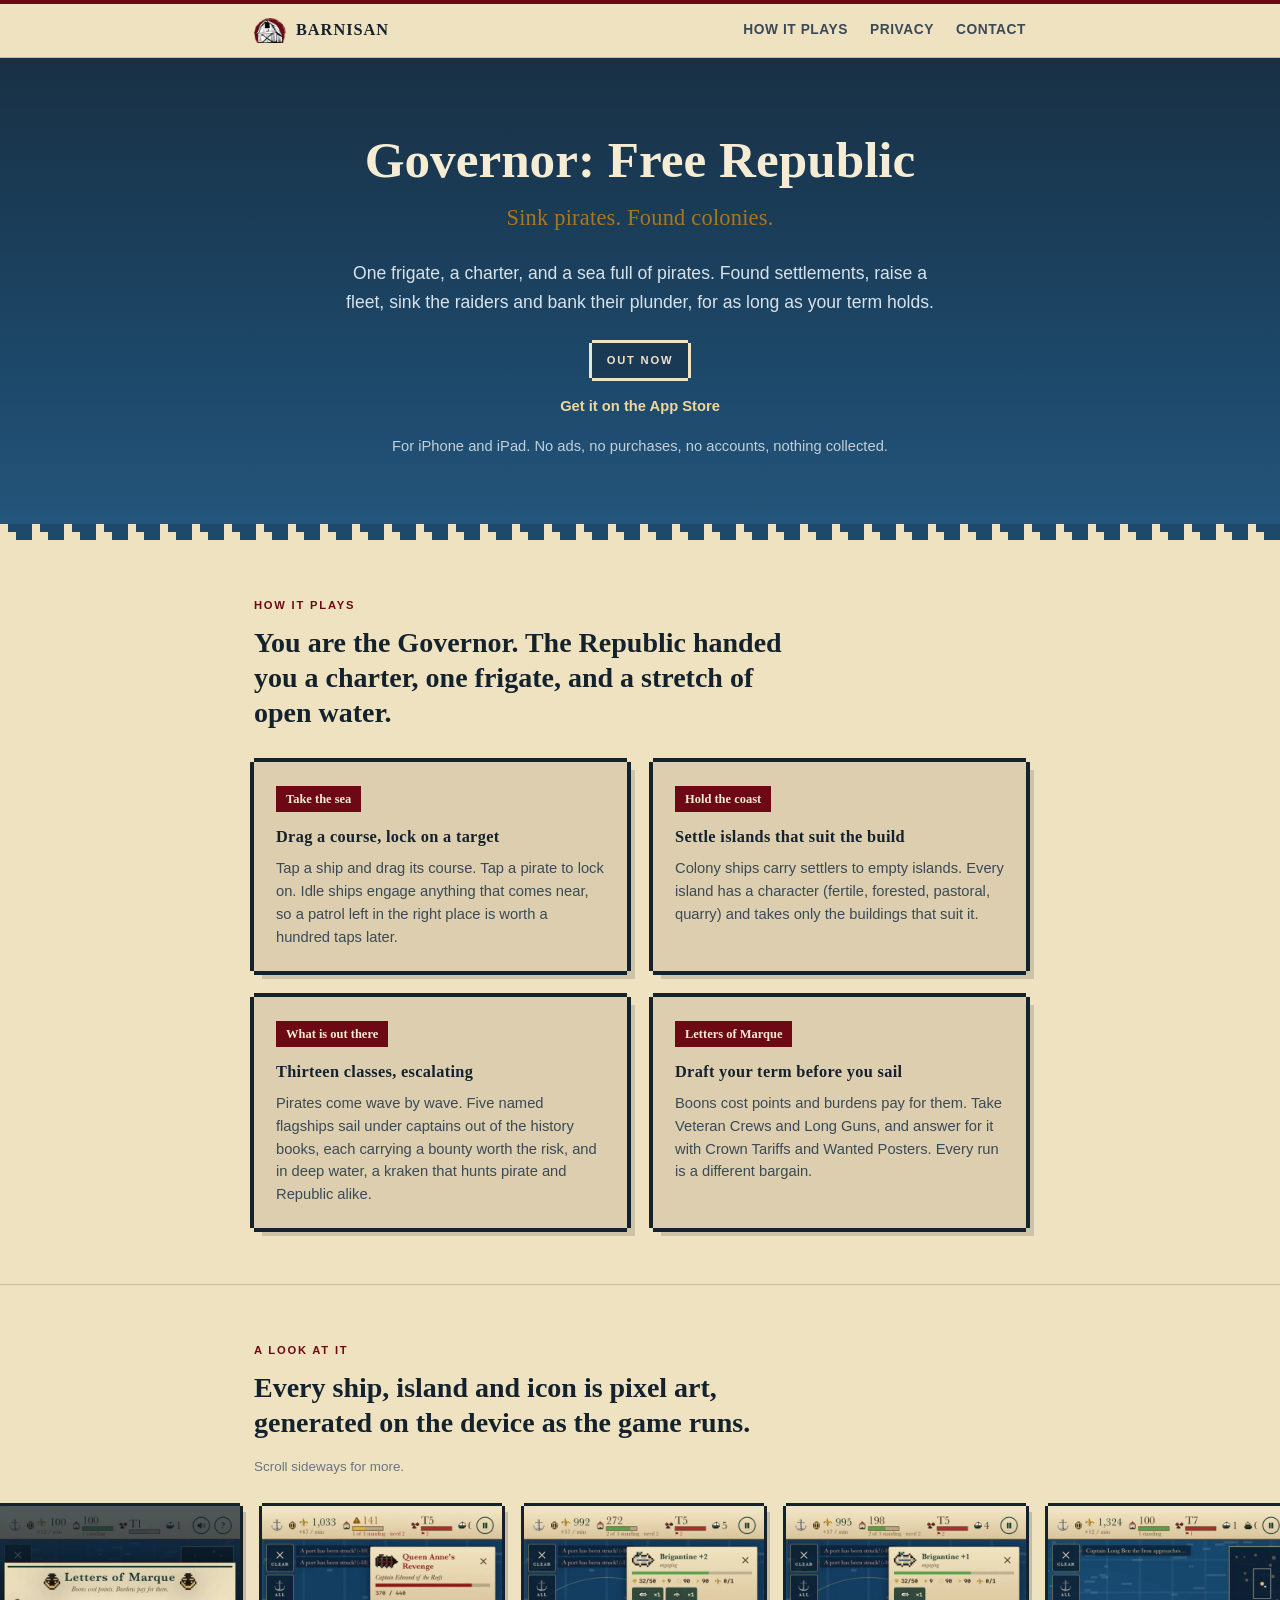
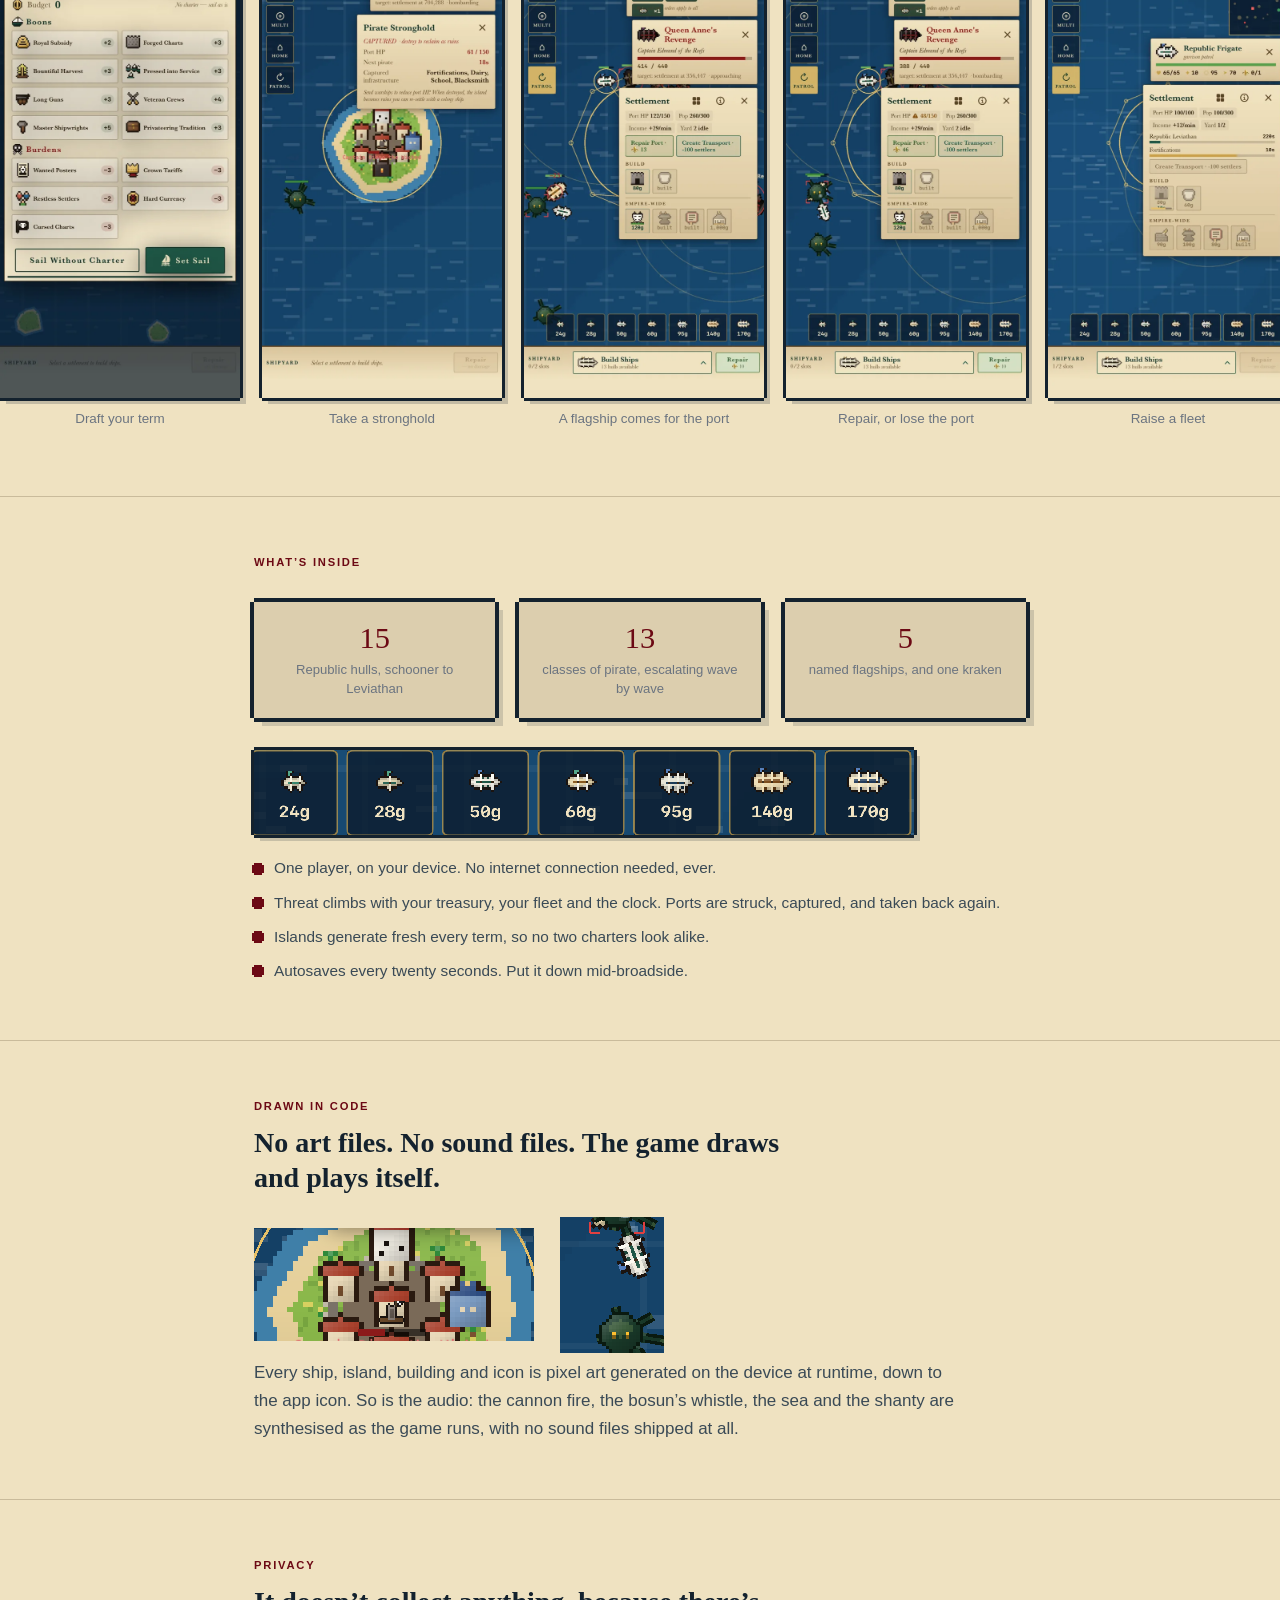
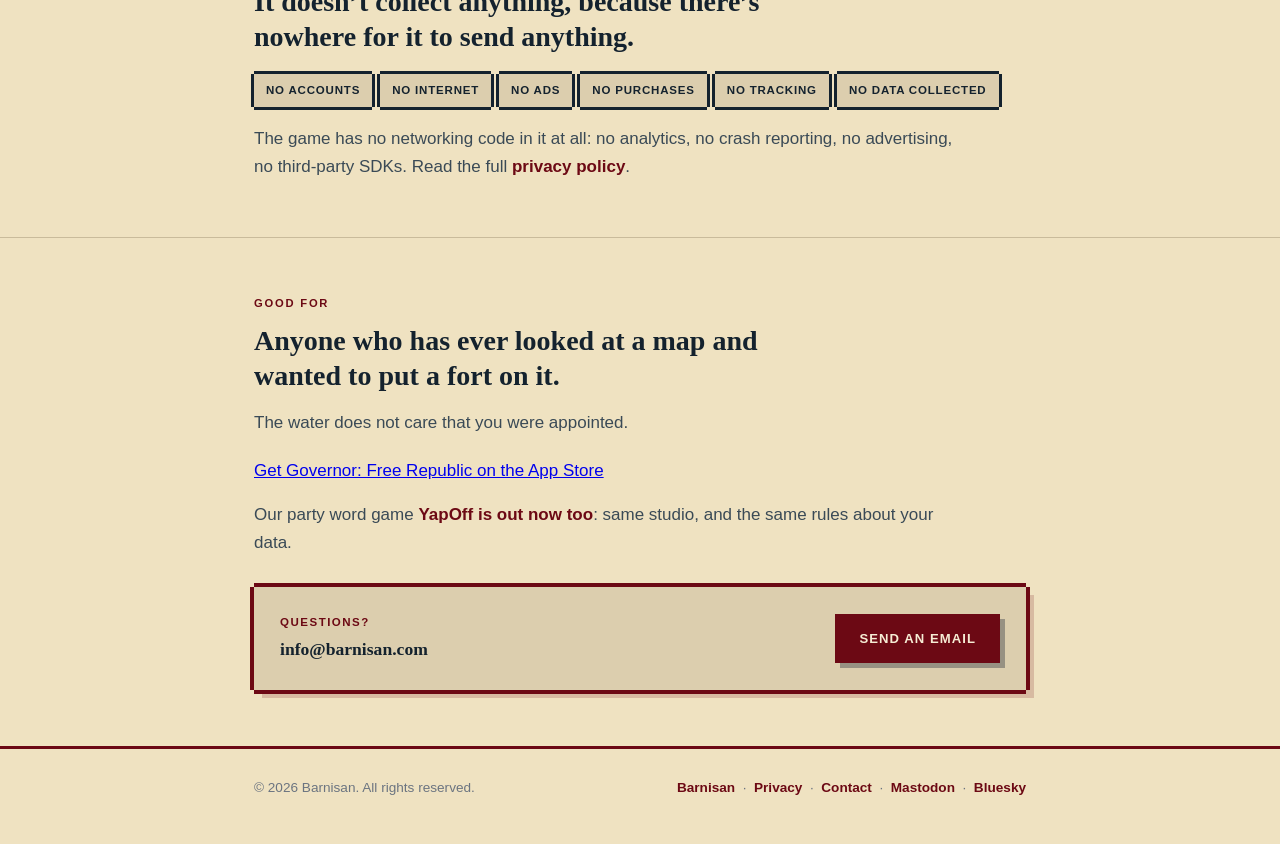
==== commit b62b5ece: "Governor is out: put the App Store link on the site Governor: Free Republic went live on the App Sto" ====
--- a/governor/index.html
+++ b/governor/index.html
@@ -4,7 +4,7 @@
 <meta charset="UTF-8">
 <meta name="viewport" content="width=device-width, initial-scale=1.0">
 <title>Governor: Free Republic · Real-time naval strategy · Barnisan</title>
-<meta name="description" content="Governor: Free Republic is a real-time naval strategy game for iPhone and iPad. Found settlements, raise a fleet, and sink the pirates that come for your ports. No ads, no purchases, no internet. In development from Barnisan.">
+<meta name="description" content="Governor: Free Republic is a real-time naval strategy game for iPhone and iPad. Found settlements, raise a fleet, and sink the pirates that come for your ports. No ads, no purchases, no internet. Out now from Barnisan.">
 <link rel="canonical" href="https://barnisan.com/governor/">
 <meta property="og:title" content="Governor: Free Republic">
 <meta property="og:description" content="A real-time naval strategy game. Found settlements, raise a fleet, and sink the raiders that come for your ports.">
@@ -203,8 +203,9 @@
       <p class="sub">Sink pirates. Found colonies.</p>
       <p class="lede">One frigate, a charter, and a sea full of pirates. Found settlements, raise a fleet,
       sink the raiders and bank their plunder, for as long as your term holds.</p>
-      <p class="status">In development</p>
-      <p class="note">For iPhone and iPad. <a href="/#contact">Email us</a> if you&rsquo;d like to hear when there&rsquo;s news.</p>
+      <p class="status">Out now</p>
+      <p class="note"><a class="button-store" href="https://apps.apple.com/app/id6803666380">Get it on the App Store</a></p>
+      <p class="note">For iPhone and iPad. No ads, no purchases, no accounts, nothing collected.</p>
     </div>
   </div>
   <div class="wave" aria-hidden="true"></div>
@@ -318,12 +319,13 @@
       <p class="kicker">Good for</p>
       <h2>Anyone who has ever looked at a map and wanted to put a fort on it.</h2>
       <p>The water does not care that you were appointed.</p>
-      <p style="margin-top:20px;">Governor isn&rsquo;t finished yet. While you wait, our party word game
-      <a class="plain" href="https://apps.apple.com/app/id6803661002">YapOff is out now on the App Store</a> &mdash; same studio,
+      <p style="margin-top:20px;"><a class="button-store" href="https://apps.apple.com/app/id6803666380">Get Governor: Free Republic on the App Store</a></p>
+      <p style="margin-top:16px;">Our party word game
+      <a class="plain" href="https://apps.apple.com/app/id6803661002">YapOff is out now too</a>: same studio,
       and the same rules about your data.</p>
       <div class="cta-box">
         <div>
-          <div class="label">Questions, or want to hear when there&rsquo;s news?</div>
+          <div class="label">Questions?</div>
           <div class="email">info@barnisan.com</div>
         </div>
         <a class="button" href="mailto:info@barnisan.com?subject=Governor">Send an email</a>
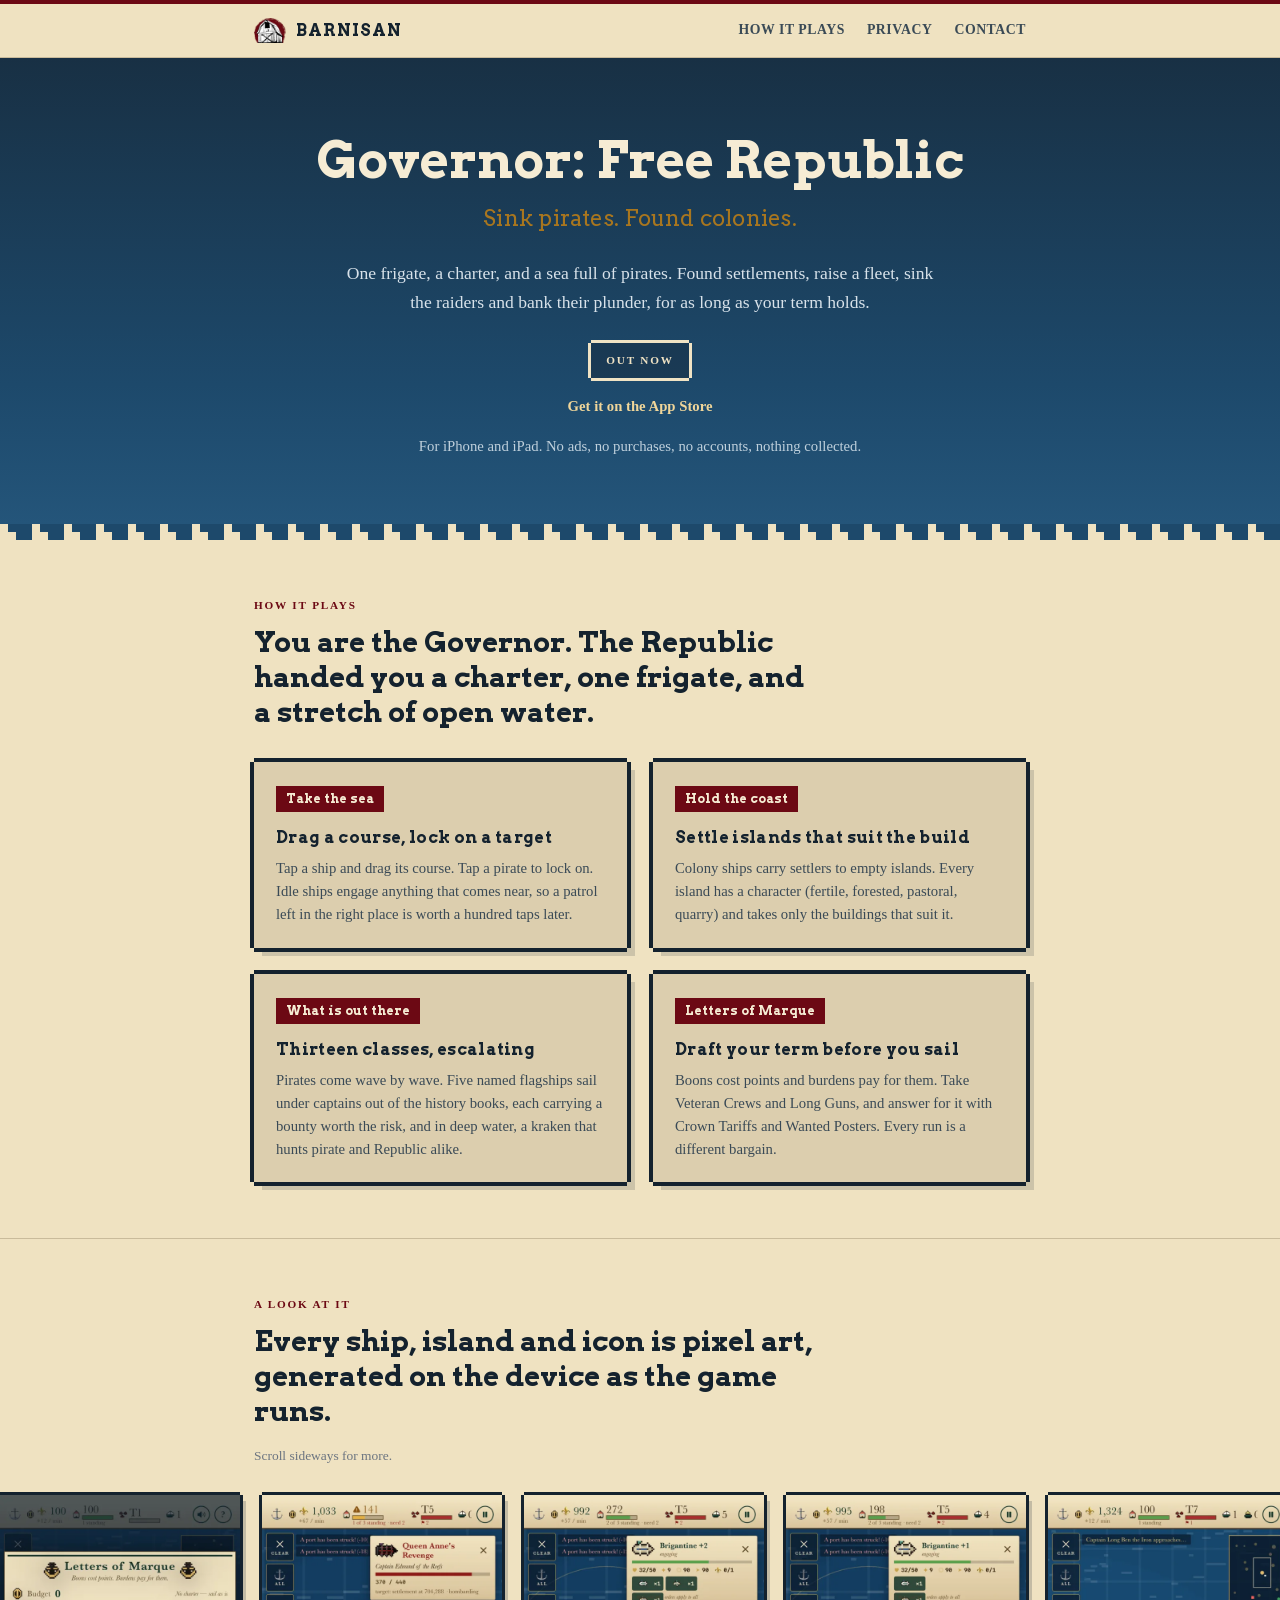
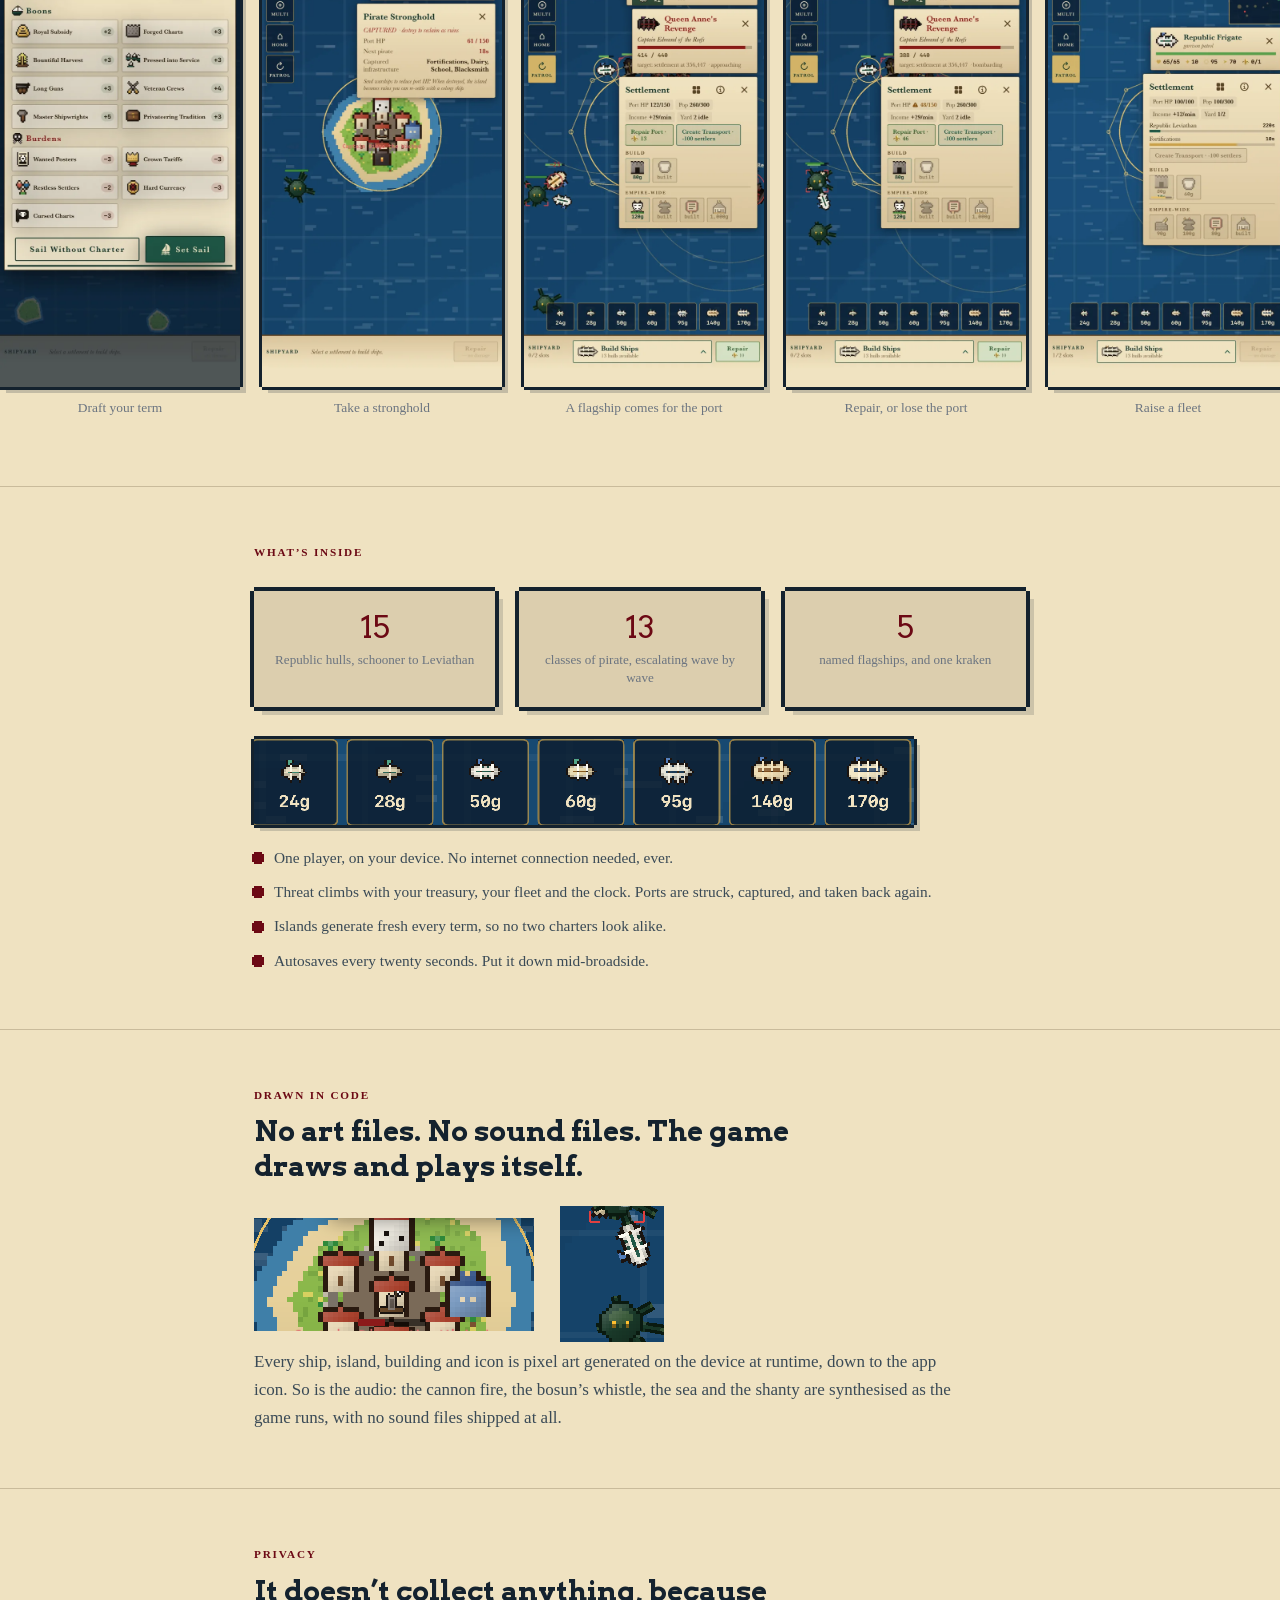
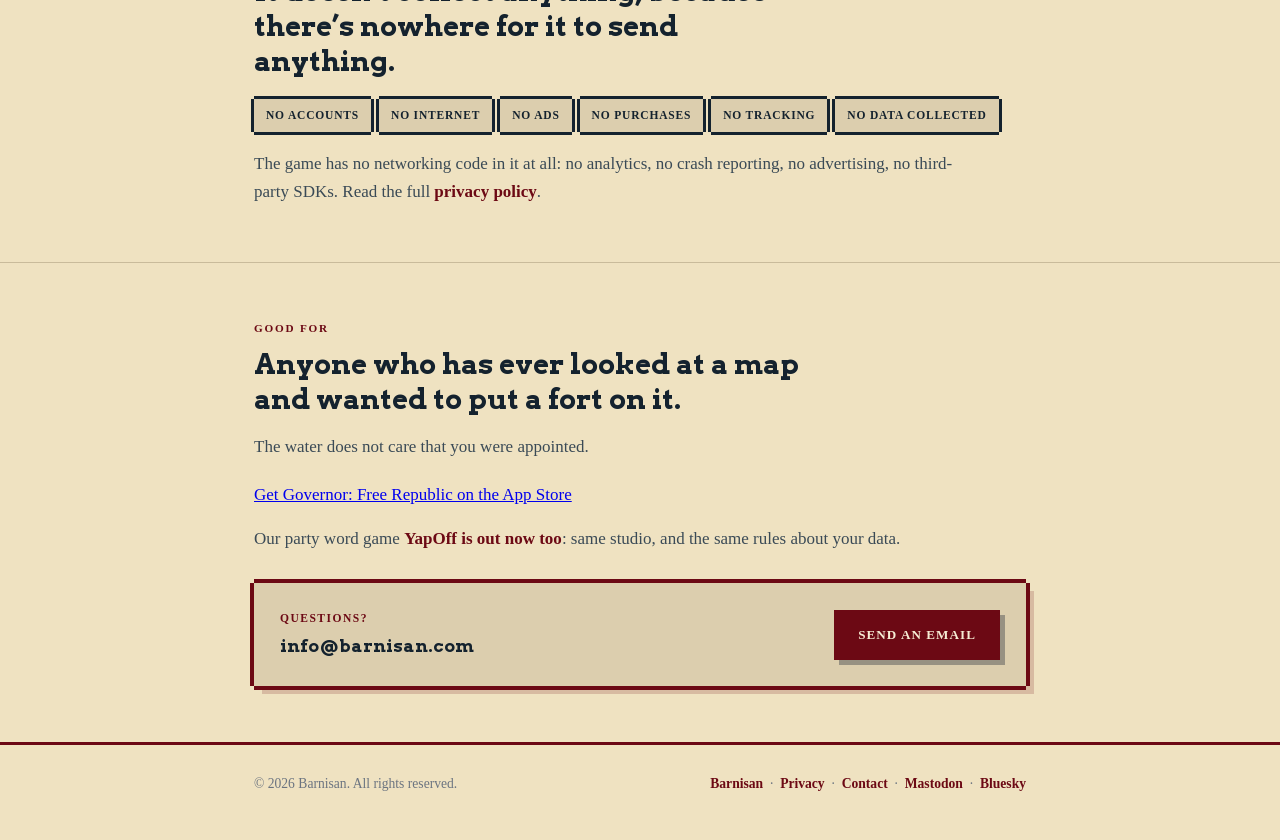
==== commit 4515f5e4: "Barnisan type across the site: self-hosted Arvo for headings, editorial serif for body Pale Blue Peb" ====
--- a/governor/index.html
+++ b/governor/index.html
@@ -17,6 +17,7 @@
 <meta name="theme-color" content="#183044">
 <link rel="icon" type="image/png" sizes="32x32" href="/img/favicon-32.png">
 <link rel="apple-touch-icon" href="/img/icon-180.png">
+<link rel="stylesheet" href="/fonts/fonts.css">
 <style>
   :root {
     --parch: #EFE2C1;
@@ -30,7 +31,8 @@
     --ox: #6C0914;
     --gold: #A8761F;
     --line: #C9BB9B;
-    --serif: Rockwell, "Bookman Old Style", Georgia, "Times New Roman", serif;
+    --serif: Arvo, Rockwell, "Bookman Old Style", Georgia, "Times New Roman", serif;
+    --body-font: "Iowan Old Style", "Palatino Linotype", Palatino, Georgia, "Times New Roman", serif;
   }
   * { margin: 0; padding: 0; box-sizing: border-box; }
   html { scroll-behavior: smooth; }
@@ -38,7 +40,7 @@
   body {
     background: var(--parch);
     color: var(--ink);
-    font-family: -apple-system, BlinkMacSystemFont, "Segoe UI", Roboto, Helvetica, Arial, sans-serif;
+    font-family: var(--body-font);
     font-size: 17px; line-height: 1.65; -webkit-font-smoothing: antialiased;
   }
   h1, h2, h3, .wordmark { font-family: var(--serif); font-weight: 700; }
--- a/fonts/fonts.css
+++ b/fonts/fonts.css
@@ -0,0 +1,4 @@
+/* Arvo by Anton Koovit, SIL Open Font License 1.1. Self-hosted so the site makes no third-party requests. */
+@font-face { font-family: "Arvo"; font-style: normal; font-weight: 400; font-display: swap; src: url("/fonts/arvo-400.woff2") format("woff2"); }
+@font-face { font-family: "Arvo"; font-style: normal; font-weight: 700; font-display: swap; src: url("/fonts/arvo-700.woff2") format("woff2"); }
+@font-face { font-family: "Arvo"; font-style: italic; font-weight: 400; font-display: swap; src: url("/fonts/arvo-400i.woff2") format("woff2"); }
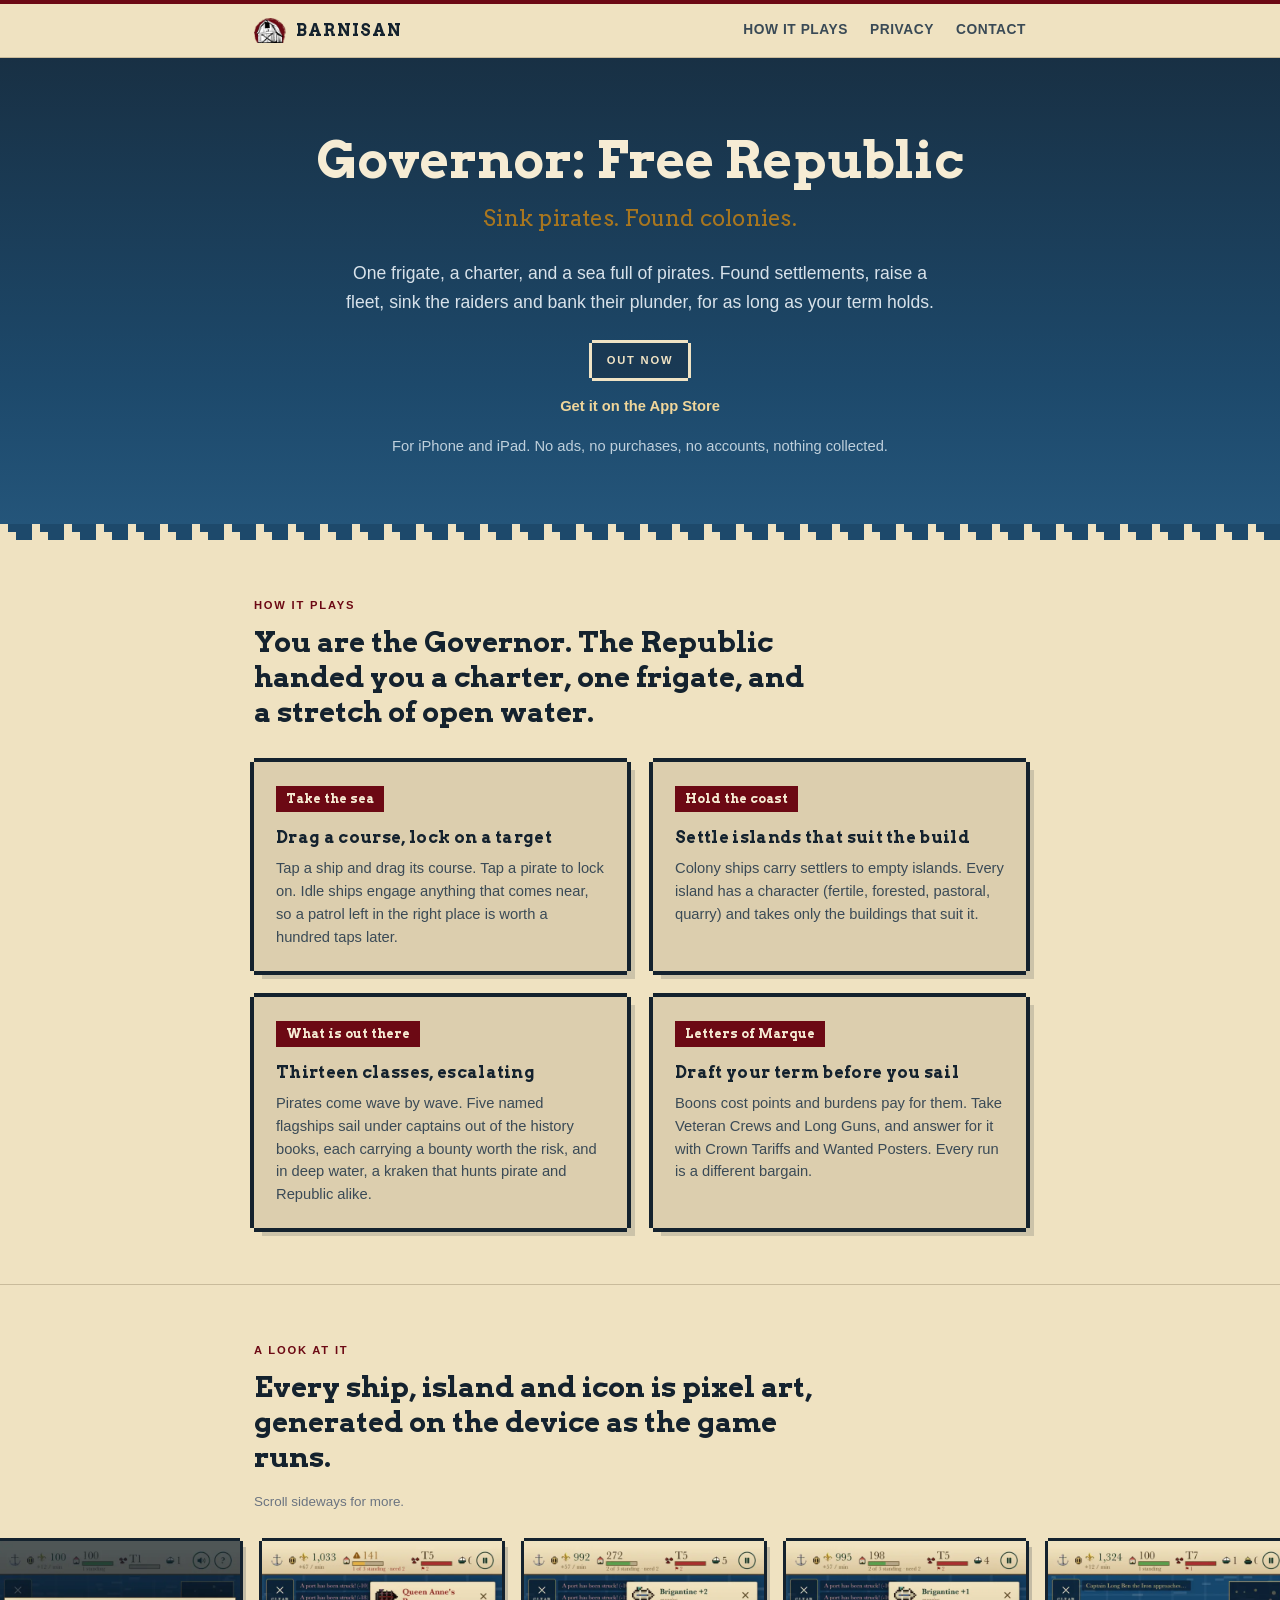
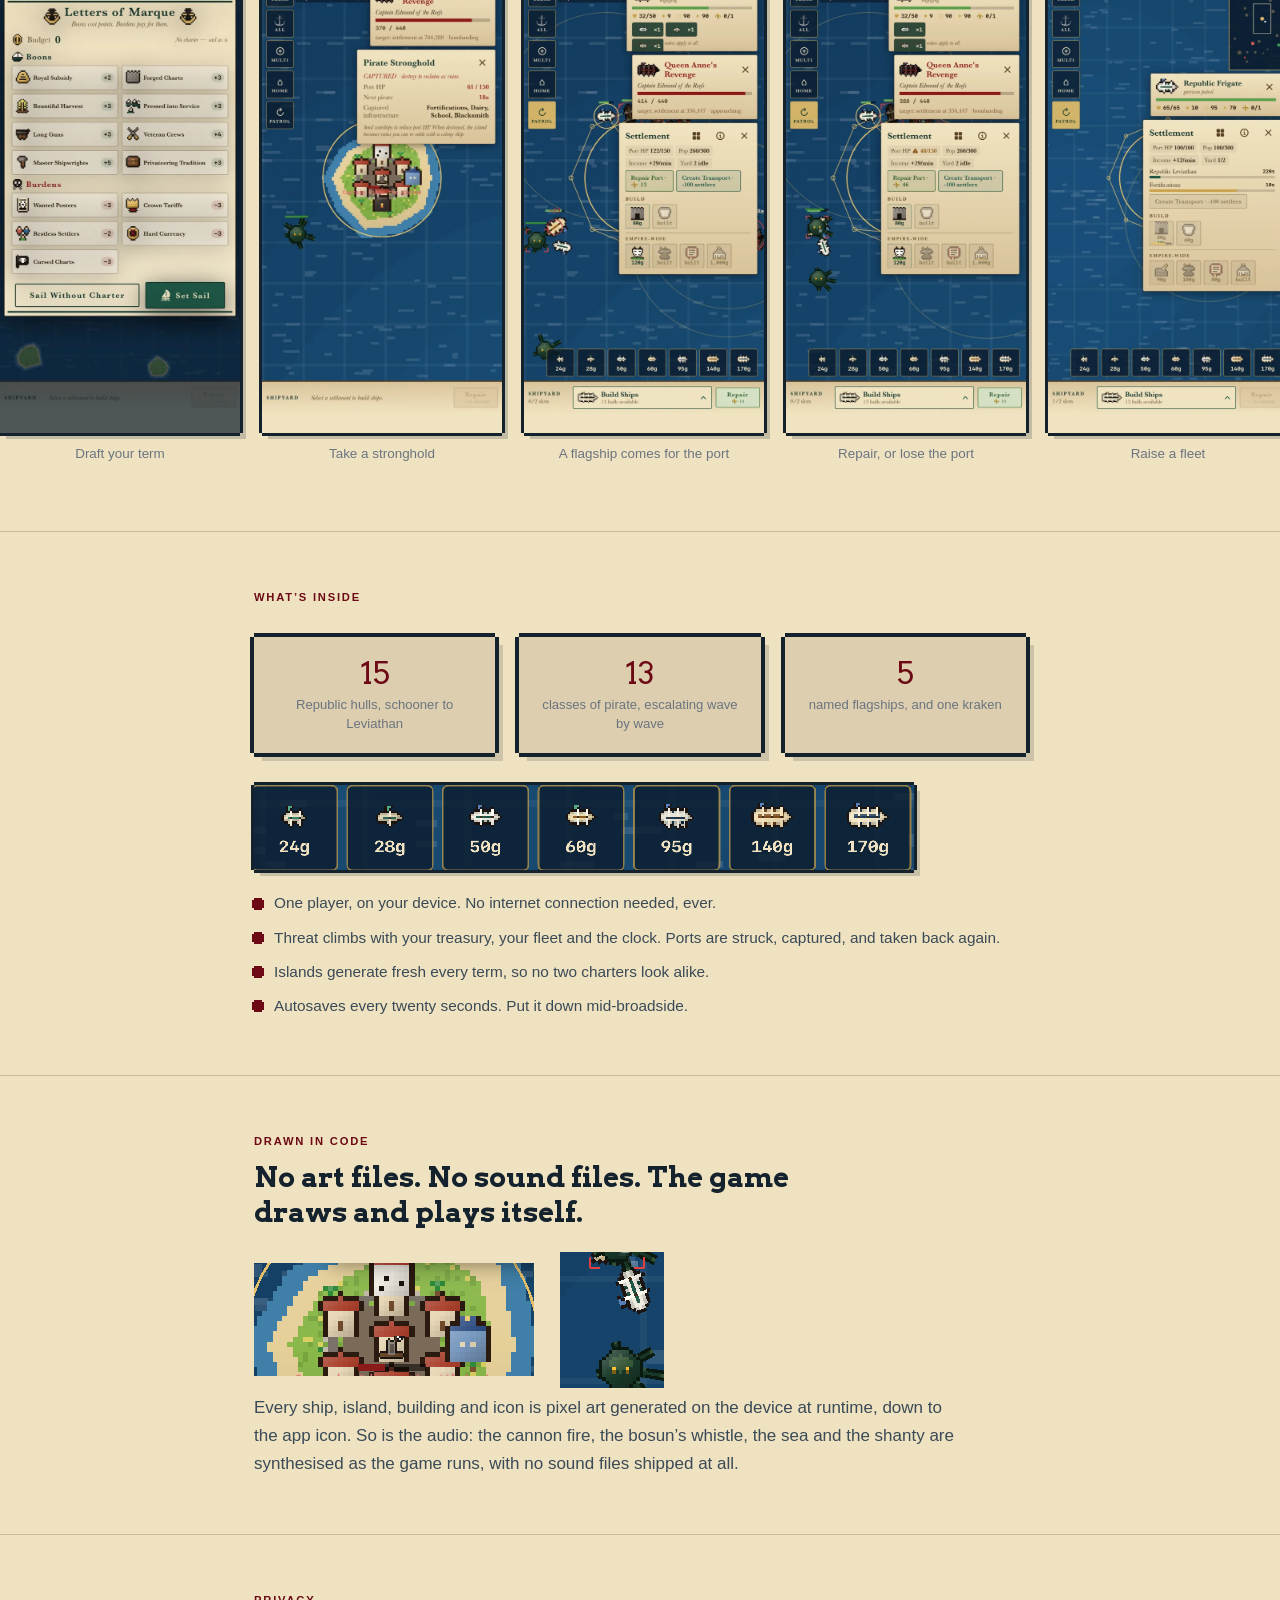
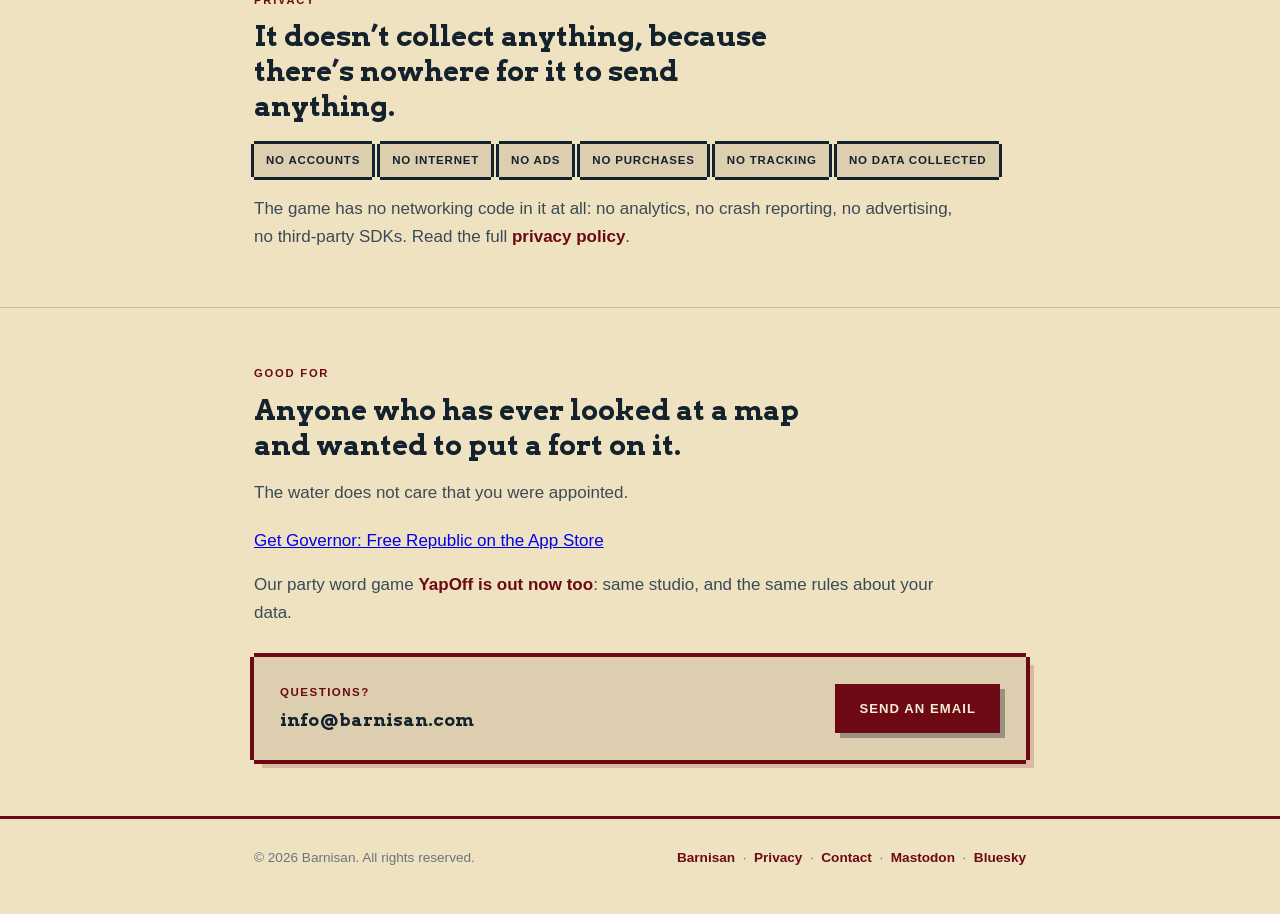
==== commit 2373c6c9: "Body text to Lato: serif heading, sans body, three faces max, per the pairing rules Aly sent Co-Auth" ====
--- a/governor/index.html
+++ b/governor/index.html
@@ -32,7 +32,7 @@
     --gold: #A8761F;
     --line: #C9BB9B;
     --serif: Arvo, Rockwell, "Bookman Old Style", Georgia, "Times New Roman", serif;
-    --body-font: "Iowan Old Style", "Palatino Linotype", Palatino, Georgia, "Times New Roman", serif;
+    --body-font: Lato, "Helvetica Neue", Helvetica, Arial, sans-serif;
   }
   * { margin: 0; padding: 0; box-sizing: border-box; }
   html { scroll-behavior: smooth; }
--- a/fonts/fonts.css
+++ b/fonts/fonts.css
@@ -2,3 +2,7 @@
 @font-face { font-family: "Arvo"; font-style: normal; font-weight: 400; font-display: swap; src: url("/fonts/arvo-400.woff2") format("woff2"); }
 @font-face { font-family: "Arvo"; font-style: normal; font-weight: 700; font-display: swap; src: url("/fonts/arvo-700.woff2") format("woff2"); }
 @font-face { font-family: "Arvo"; font-style: italic; font-weight: 400; font-display: swap; src: url("/fonts/arvo-400i.woff2") format("woff2"); }
+/* Lato by Łukasz Dziedzic, SIL Open Font License 1.1. Body text. */
+@font-face { font-family: "Lato"; font-style: normal; font-weight: 400; font-display: swap; src: url("/fonts/lato-400.woff2") format("woff2"); }
+@font-face { font-family: "Lato"; font-style: normal; font-weight: 700; font-display: swap; src: url("/fonts/lato-700.woff2") format("woff2"); }
+@font-face { font-family: "Lato"; font-style: italic; font-weight: 400; font-display: swap; src: url("/fonts/lato-400i.woff2") format("woff2"); }
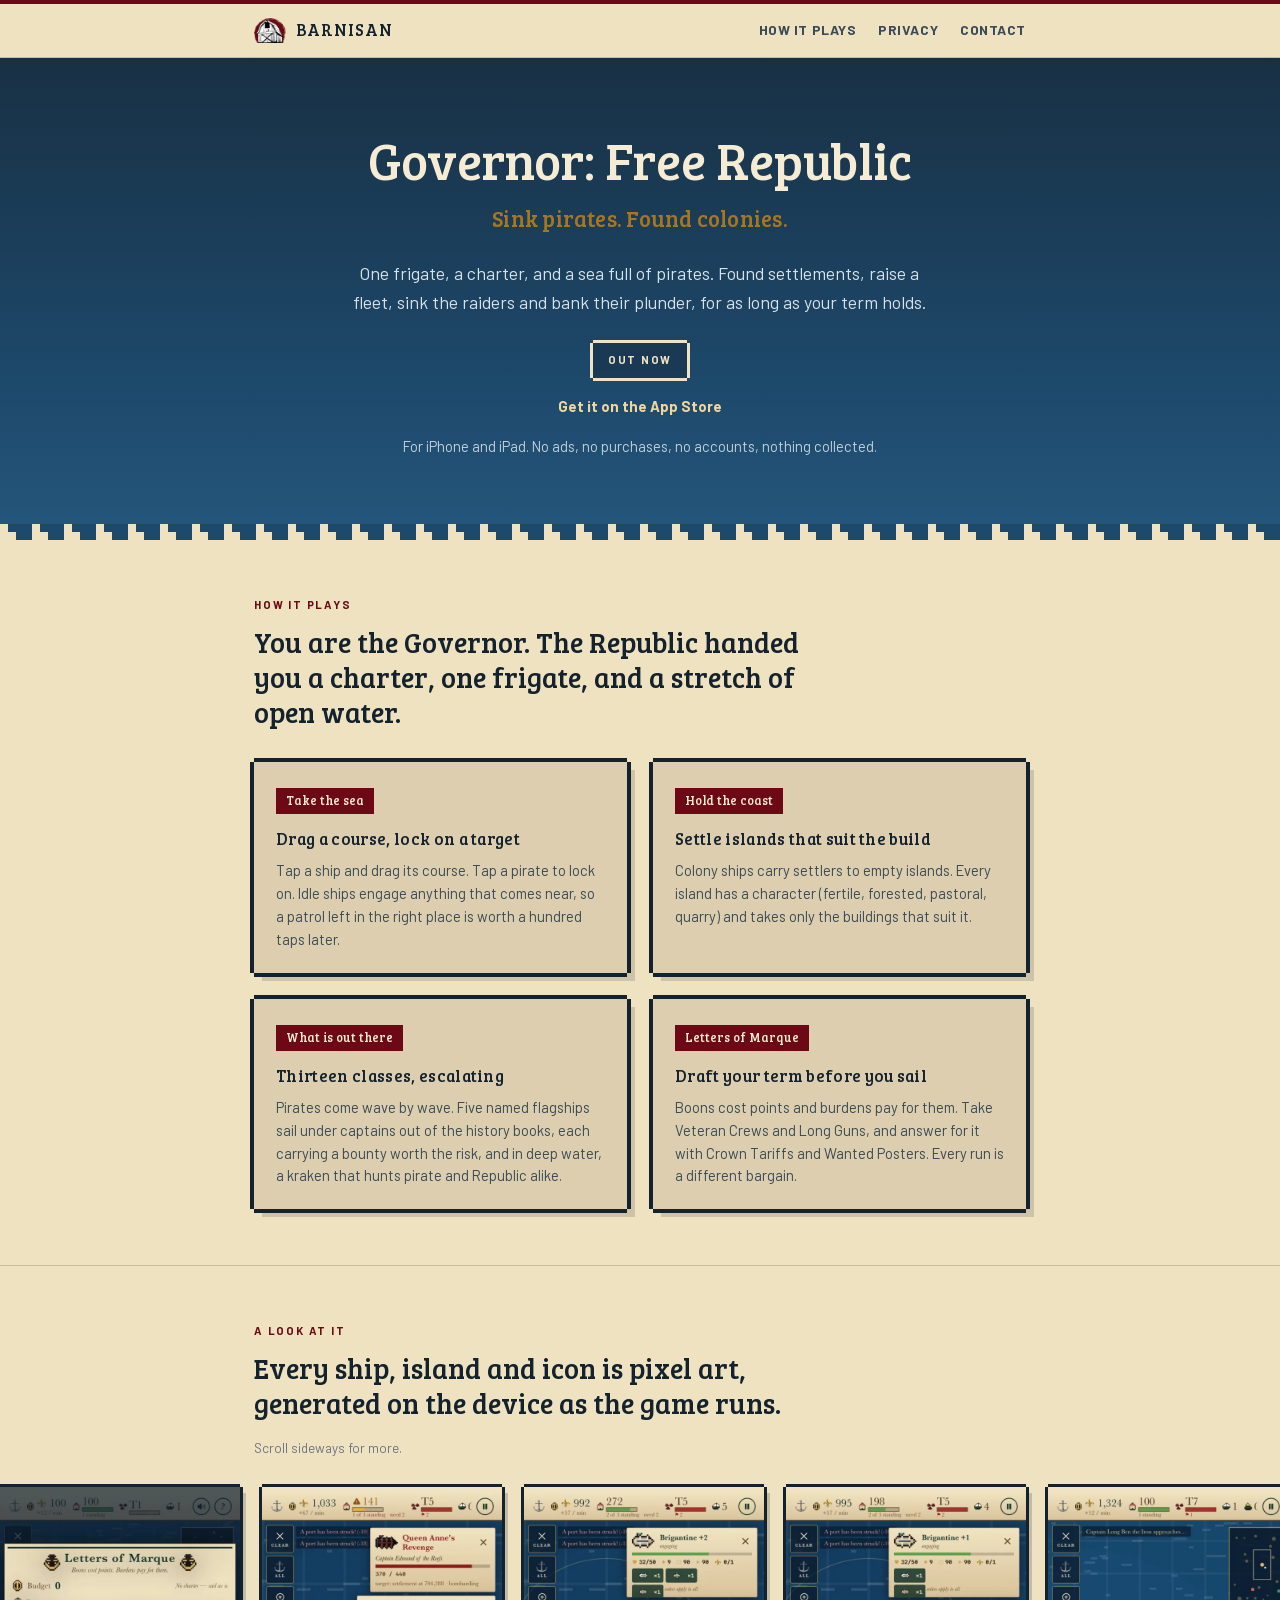
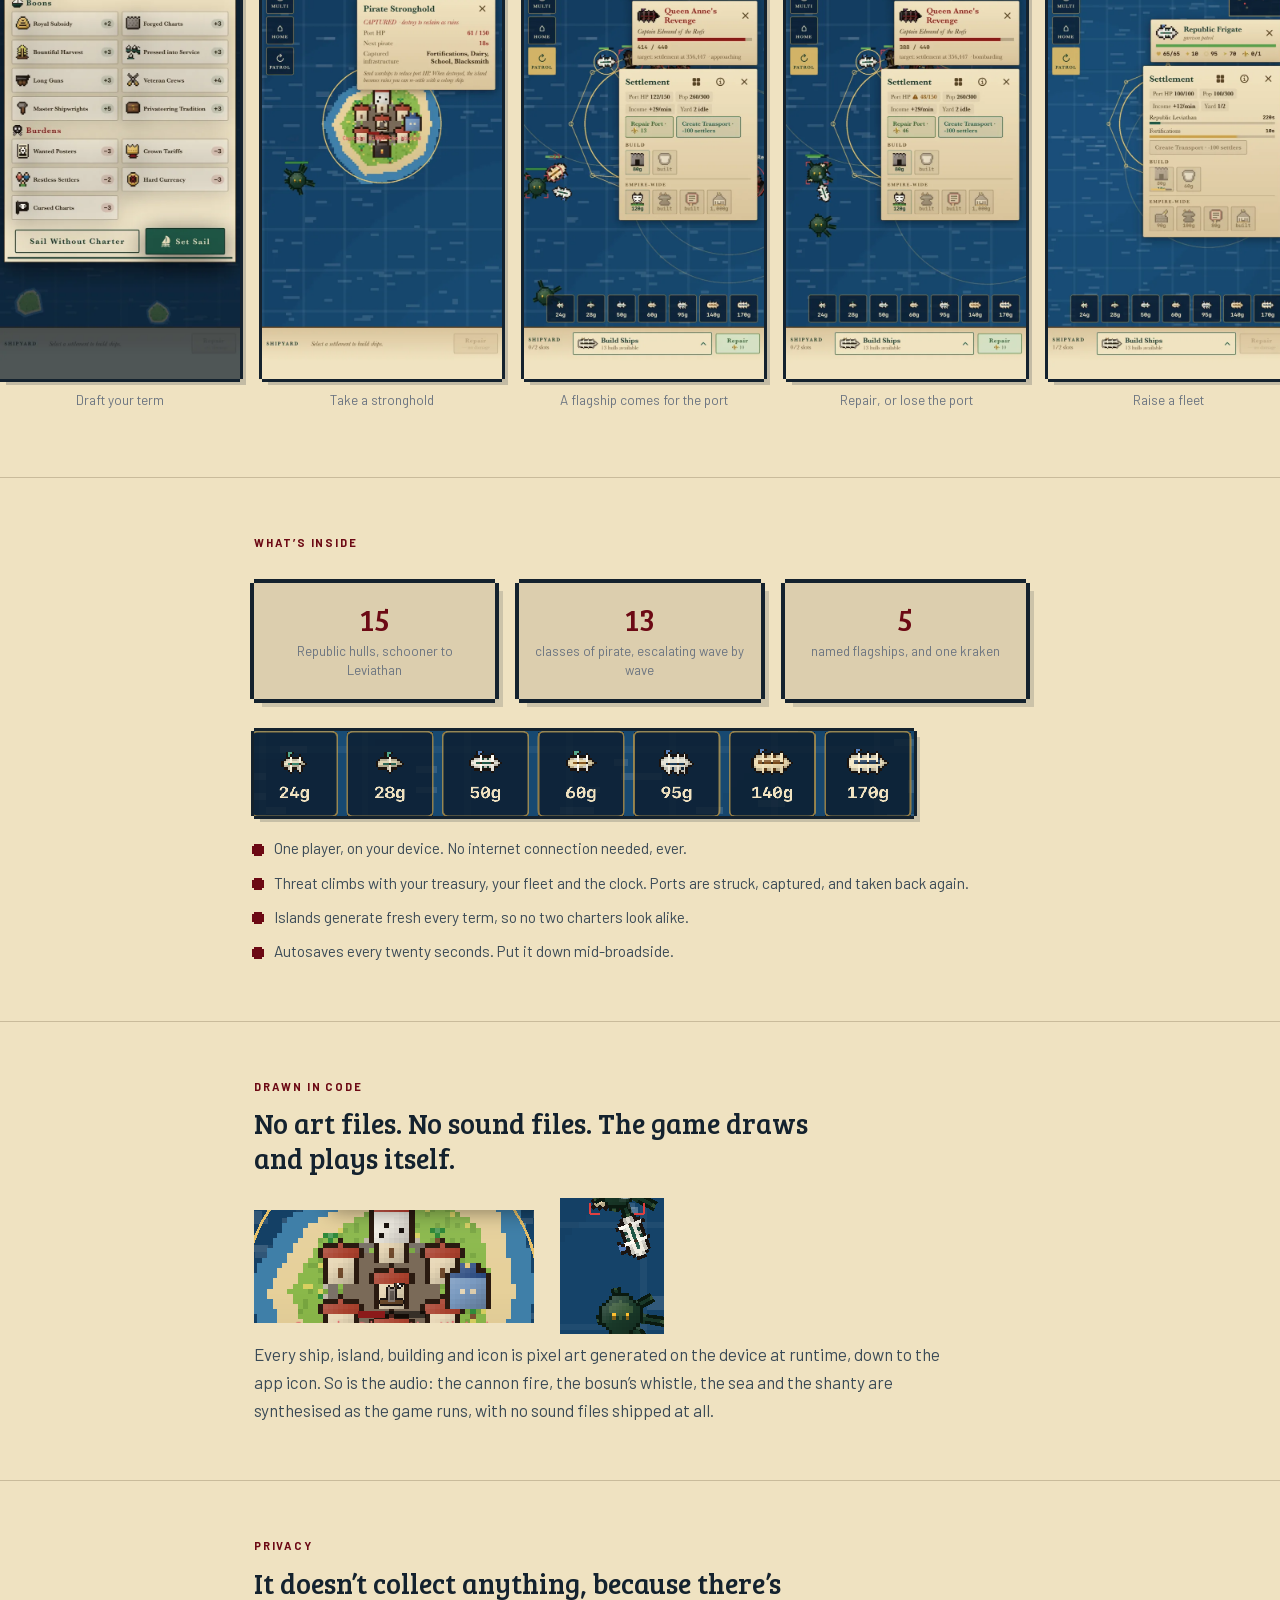
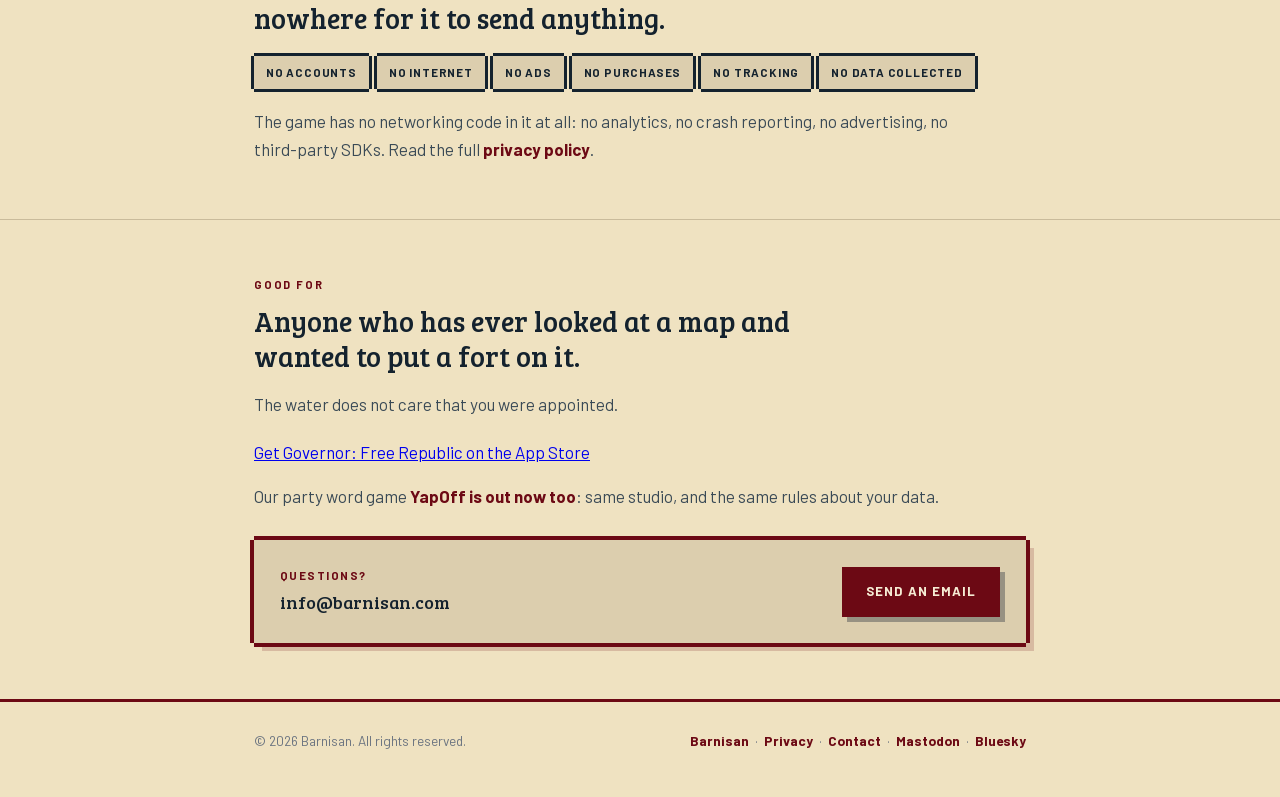
==== commit afc776db: "Site type: Bree Serif headings over Barlow body, Aly's pick from four rendered pairings Both self-ho" ====
--- a/governor/index.html
+++ b/governor/index.html
@@ -31,8 +31,8 @@
     --ox: #6C0914;
     --gold: #A8761F;
     --line: #C9BB9B;
-    --serif: Arvo, Rockwell, "Bookman Old Style", Georgia, "Times New Roman", serif;
-    --body-font: Lato, "Helvetica Neue", Helvetica, Arial, sans-serif;
+    --serif: "Bree Serif", Rockwell, "Bookman Old Style", Georgia, serif;
+    --body-font: Barlow, "Helvetica Neue", Helvetica, Arial, sans-serif;
   }
   * { margin: 0; padding: 0; box-sizing: border-box; }
   html { scroll-behavior: smooth; }
@@ -43,7 +43,7 @@
     font-family: var(--body-font);
     font-size: 17px; line-height: 1.65; -webkit-font-smoothing: antialiased;
   }
-  h1, h2, h3, .wordmark { font-family: var(--serif); font-weight: 700; }
+  h1, h2, h3, .wordmark { font-family: var(--serif); font-weight: 400; }
   .wrap { max-width: 820px; margin: 0 auto; padding: 0 24px; }
   .topstripe { height: 4px; background: var(--ox); }
 
@@ -114,7 +114,7 @@
   .steps { display: grid; grid-template-columns: repeat(2, 1fr); gap: 26px; margin-top: 32px; }
   .step { background: var(--parch2); padding: 22px; border-radius: 0;
     box-shadow: 0 -4px 0 0 var(--ink), 0 4px 0 0 var(--ink), -4px 0 0 0 var(--ink), 4px 0 0 0 var(--ink), 8px 8px 0 0 rgba(20,34,46,0.16); }
-  .step .n { display: inline-block; font-family: var(--serif); font-size: 0.78rem; font-weight: 700;
+  .step .n { display: inline-block; font-family: var(--serif); font-size: 0.78rem; font-weight: 400;
     color: #F6ECD4; background: var(--ox); border-radius: 0; padding: 3px 10px; margin-bottom: 12px; }
   .step h3 { font-size: 1.02rem; margin-bottom: 6px; letter-spacing: 0.02em; }
   .step p { font-size: 0.92rem; color: var(--body); line-height: 1.55; }
@@ -151,7 +151,7 @@
     box-shadow: 0 -4px 0 0 var(--ox), 0 4px 0 0 var(--ox), -4px 0 0 0 var(--ox), 4px 0 0 0 var(--ox), 8px 8px 0 0 rgba(108,9,20,0.18); }
   .cta-box .label { font-size: 0.72rem; font-weight: 700; letter-spacing: 0.13em;
     text-transform: uppercase; color: var(--ox); }
-  .cta-box .email { font-family: var(--serif); font-size: 1.1rem; font-weight: 700; margin-top: 3px; }
+  .cta-box .email { font-family: var(--serif); font-size: 1.1rem; font-weight: 400; margin-top: 3px; }
   a.button { display: inline-block; background: var(--ox); color: #F6ECD4; text-decoration: none;
     font-weight: 700; font-size: 0.82rem; letter-spacing: 0.08em; text-transform: uppercase;
     padding: 14px 24px; border-radius: 0; box-shadow: 5px 5px 0 0 rgba(20,34,46,0.35);
--- a/fonts/fonts.css
+++ b/fonts/fonts.css
@@ -1,8 +1,6 @@
-/* Arvo by Anton Koovit, SIL Open Font License 1.1. Self-hosted so the site makes no third-party requests. */
-@font-face { font-family: "Arvo"; font-style: normal; font-weight: 400; font-display: swap; src: url("/fonts/arvo-400.woff2") format("woff2"); }
-@font-face { font-family: "Arvo"; font-style: normal; font-weight: 700; font-display: swap; src: url("/fonts/arvo-700.woff2") format("woff2"); }
-@font-face { font-family: "Arvo"; font-style: italic; font-weight: 400; font-display: swap; src: url("/fonts/arvo-400i.woff2") format("woff2"); }
-/* Lato by Łukasz Dziedzic, SIL Open Font License 1.1. Body text. */
-@font-face { font-family: "Lato"; font-style: normal; font-weight: 400; font-display: swap; src: url("/fonts/lato-400.woff2") format("woff2"); }
-@font-face { font-family: "Lato"; font-style: normal; font-weight: 700; font-display: swap; src: url("/fonts/lato-700.woff2") format("woff2"); }
-@font-face { font-family: "Lato"; font-style: italic; font-weight: 400; font-display: swap; src: url("/fonts/lato-400i.woff2") format("woff2"); }
+/* Bree Serif by TypeTogether and Barlow by Jeremy Tribby, both SIL Open Font License 1.1. Chosen by Aly 1 Sep 2026. */
+@font-face { font-family: "Bree Serif"; font-style: normal; font-weight: 400; font-display: swap; src: url("/fonts/breeserif-400.woff2") format("woff2"); }
+@font-face { font-family: "Barlow"; font-style: italic; font-weight: 400; font-display: swap; src: url("/fonts/barlow-400i.woff2") format("woff2"); }
+@font-face { font-family: "Barlow"; font-style: normal; font-weight: 400; font-display: swap; src: url("/fonts/barlow-400.woff2") format("woff2"); }
+@font-face { font-family: "Barlow"; font-style: normal; font-weight: 500; font-display: swap; src: url("/fonts/barlow-500.woff2") format("woff2"); }
+@font-face { font-family: "Barlow"; font-style: normal; font-weight: 700; font-display: swap; src: url("/fonts/barlow-700.woff2") format("woff2"); }
